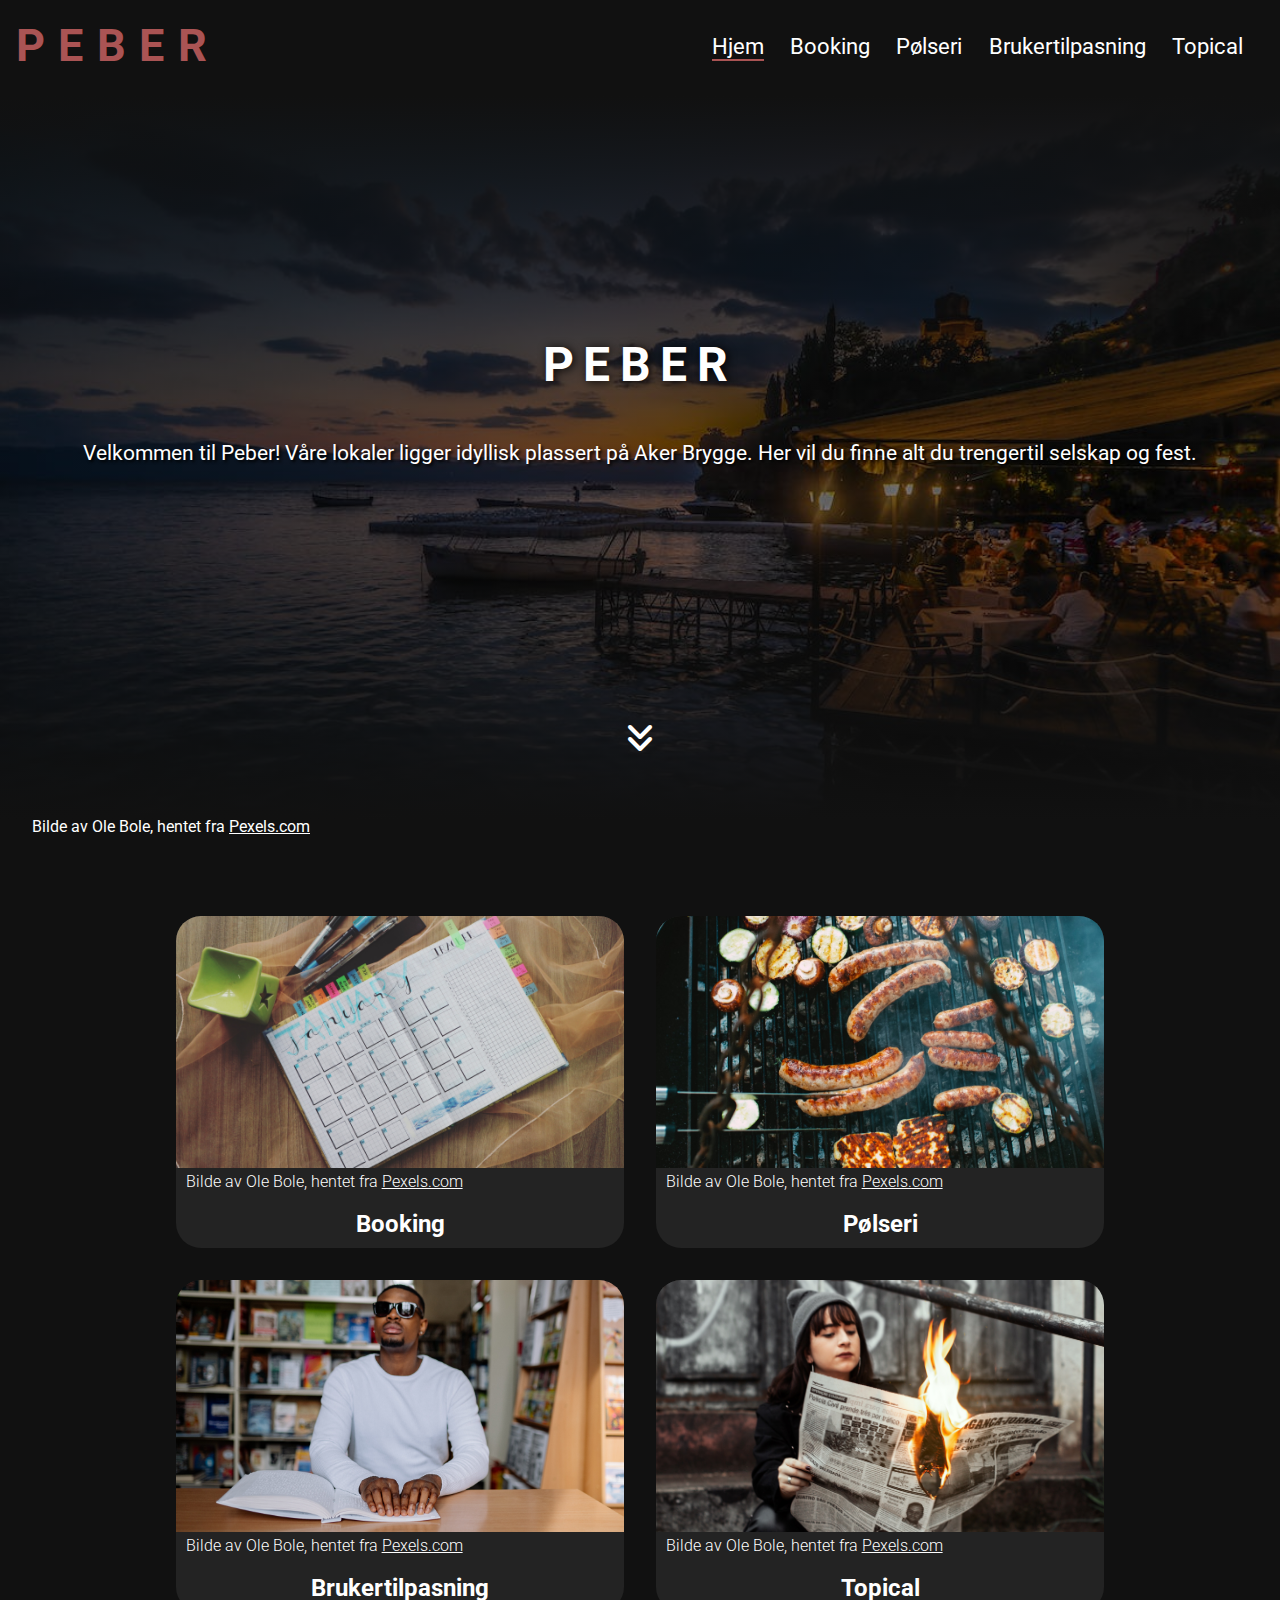
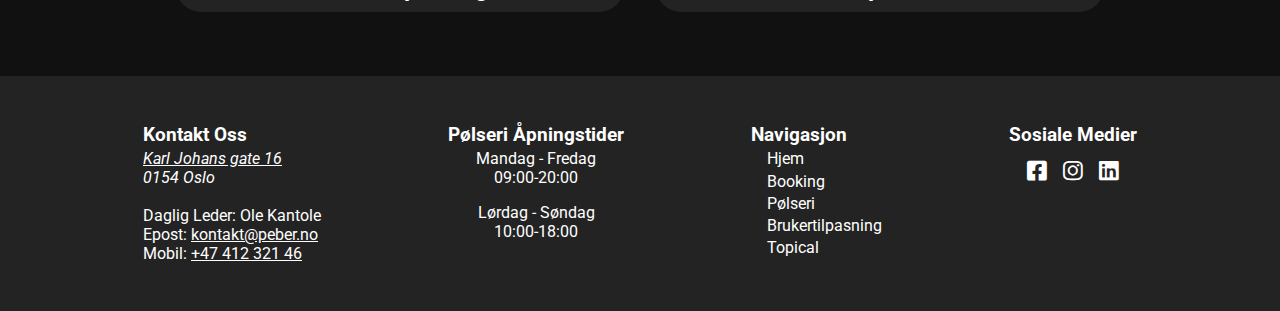
==== index.html @ 445ee708 "booking siden" ====
<!DOCTYPE html>
<html lang="no">
  <head>
    <meta charset="UTF-8" />
    <meta http-equiv="X-UA-Compatible" content="IE=edge" />
    <meta name="viewport" content="width=device-width, initial-scale=1.0" />
    <title>Peber - Lokaler til alle slags arrangementer</title>
    <link rel="icon" href="./Assets/Images/Favicon/favicon2.ico" />
    <link rel="stylesheet" href="./CSS/styles.css" />
    <link
      rel="stylesheet"
      href="./Assets/Icons/fontawesome-free-6.2.0-web/css/fontawesome.css"
    />
    <link
      rel="stylesheet"
      href="./Assets/Icons/fontawesome-free-6.2.0-web/css/brands.css"
    />
    <link
      rel="stylesheet"
      href="./Assets/Icons/fontawesome-free-6.2.0-web/css/solid.css"
    />
    <script src="./JavaScripts/mobileHeaderButton.js"></script>
  </head>
  <body>
    <div class="page-container"></div>
    <header>
      <div class="desktopHeader">
        <h1><a href="./index.html">Peber</a></h1>
        <nav class="topNav">
          <a
            href="javascript:void(0);"
            class="icon"
            onclick="mobileMenuButton()"
            ><i class="fa-solid fa-bars"></i
          ></a>
          <a href="./index.html" class="activePage">Hjem</a>
          <a href="./Pages/booking.html">Booking</a>
          <a href="./Pages/polseri.html">Pølseri</a>
          <a href="./Pages/Accessibility.html">Brukertilpasning</a>
          <a href="./Pages/Topical.html">Topical</a>
        </nav>
      </div>
      <nav class="mobileNav" id="theMobileNav">
        <a href="./index.html" class="activePage">Hjem</a>
        <a href="./Pages/booking.html">Booking</a>
        <a href="./Pages/polseri.html">Pølseri</a>
        <a href="./Pages/Accessibility.html">Brukertilpasning</a>
        <a href="./Pages/Topical.html">Topical</a>
      </nav>
    </header>
    
      <div class="mainImg homepageImg">
        <div class="pageInformation">
          <h1>Peber</h1>
          <p>
            Velkommen til Peber! Våre lokaler ligger idyllisk plassert på Aker Brygge. Her vil du finne alt du trengertil selskap og fest.
          </p>
        </div>
        <div class="arrowDown">
          <a href="#main"><i class="fa-solid fa-angles-down"></i></a>
        </div>
        <p class="imageCredits">
          Bilde av Ole Bole, hentet fra
          <a href="https://pexels.com" target="_blank">Pexels.com</a>
        </p>
      </div>
      <div class="homepageButtons">
        <div class="homepageButton homepageButton1" id="main">
          <div>
            <a href="./Pages/booking.html">
              <picture
                ><source
                  media="(min-width:671px)"
                  srcset="
                    ./Assets/Images/Placeholders/BookingPlaceholder/pexels-bich-tran-760710.jpg
                  " />
                <img
                  src="./Assets/Images/Placeholders/BookingPlaceholder/pexels-bich-tran-760710-small.jpg"
                  alt="Bilde av en kalenderbok med notater" /></picture
            ></a>
            <p class="imageCredits">
              Bilde av Ole Bole, hentet fra
              <a href="https://pexels.com" target="_blank">Pexels.com</a>
            </p>
          </div>
          <h2><a href="./Pages/booking.html">Booking</a></h2>
        </div>
        <div class="homepageButton homepageButton2">
          <div>
            <a href="./Pages/polseri.html">
              <picture
                ><source
                  media="(min-width:671px)"
                  srcset="
                    ./Assets/Images/Placeholders/PolseriPlaceholder/pexels-markus-spiske-4682723.jpg
                  " />
                <img
                  src="./Assets/Images/Placeholders/PolseriPlaceholder/pexels-markus-spiske-4682723-small.jpg"
                  alt="Bilde av pølser på grill"
              /></picture>
            </a>
            <p class="imageCredits">
              Bilde av Ole Bole, hentet fra
              <a href="https://pexels.com" target="_blank">Pexels.com</a>
            </p>
          </div>
          <h2><a href="./Pages/polseri.html">Pølseri</a></h2>
        </div>
        <div class="homepageButton homepageButton3">
          <div>
            <a href="./Pages/Accessibility.html">
              <picture
                ><source
                  media="(min-width:671px)"
                  srcset="
                    ./Assets/Images/Placeholders/UsertestingPlaceholder/pexels-yan-krukov-7695431.jpg
                  " />
                <img
                  src="./Assets/Images/Placeholders/UsertestingPlaceholder/pexels-yan-krukov-7695431-small.jpg"
                  alt="Person som leser Braille"
              /></picture>
            </a>
            <p class="imageCredits">
              Bilde av Ole Bole, hentet fra
              <a href="https://pexels.com" target="_blank">Pexels.com</a>
            </p>
          </div>
          <h2><a href="./Pages/Accessibility.html">Brukertilpasning</a></h2>
        </div>
        <div class="homepageButton homepageButton4">
          <div>
            <a href="./Pages/Topical.html">
              <picture
                ><source
                  media="(min-width:671px)"
                  srcset="
                    ./Assets/Images/Placeholders/TopicPlaceholder/pexels-produtora-midtrack-3422053.jpg
                  " />
                <img
                  src="./Assets/Images/Placeholders/TopicPlaceholder/pexels-produtora-midtrack-3422053-small.jpg"
                  alt="En avis som brenner"
              /></picture>
            </a>
            <p class="imageCredits">
              Bilde av Ole Bole, hentet fra
              <a href="https://pexels.com" target="_blank">Pexels.com</a>
            </p>
          </div>
          <h2><a href="./Pages/Topical.html">Topical</a></h2>
        </div>
      </div>
      <footer>
        <div class="contactInfo">
          <h3>Kontakt Oss</h3>
          <address>
            <p>
              <a href="https://goo.gl/maps/wbGdZc6X6FAp3fUh6" target="_blank"
                >Karl Johans gate 16</a
              ><br />0154 Oslo
            </p>
          </address>
          <br />
          <p>Daglig Leder: Ole Kantole</p>
          <p>Epost: <a href="mailto:kontakt@peber.no">kontakt@peber.no</a></p>
          <p>Mobil: <a href="tel:+4741232146">+47 412 321 46</a></p>
        </div>
        <div class="openingHours">
          <h3>Pølseri Åpningstider</h3>
          <div>
            <div>
              <p>Mandag - Fredag</p>
              <p>09:00-20:00</p>
            </div>
            <div>
              <p>Lørdag - Søndag</p>
              <p>10:00-18:00</p>
            </div>
          </div>
        </div>
        <div class="footerNav">
          <h3>Navigasjon</h3>
          <nav>
            <a href="./index.html">Hjem</a>
            <a href="./Pages/booking.html">Booking</a>
            <a href="./Pages/polseri.html">Pølseri</a>
            <a href="./Pages/Accessibility.html">Brukertilpasning</a>
            <a href="./Pages/Topical.html">Topical</a>
          </nav>
        </div>
        <div class="socials">
          <h3>Sosiale Medier</h3>
          <div class="socialLinks">
            <a href="https://facebook.com/" target="_blank" id="facebook"
              ><i class="fa-brands fa-square-facebook"></i
            ></a>
            <a href="https://instagram.com/" target="_blank" id="instagram"
              ><i class="fa-brands fa-instagram"></i
            ></a>
            <a href="https://linkedin.com/" target="_blank" id="linkedin"
              ><i class="fa-brands fa-linkedin"></i
            ></a>
          </div>
        </div>
      </footer>
    </div>
  </body>
</html>
---- CSS/styles.css ----
@import url("https://fonts.googleapis.com/css2?family=Roboto:ital,wght@0,100;0,300;0,400;0,500;0,700;0,900;1,100;1,300;1,400;1,500;1,700;1,900&display=swap");

/* #region MASTER STYLES  */
:root {
  /* Variables containing our website colors. 
  Avoid putting colors directly in the code, put them here */
  --backgroundColor: #111;
  --generalTextColor: white;
  --mainColor: #aa5454;
  --secondaryColor: #edcbb1;
  --buttonColor: #232323;
  --highlightColor: #505050;

  --headerHight: 6em;

  --mainImgGradiant: linear-gradient(
    var(--backgroundColor),
    #00000080 45%,
    #00000080 55%,
    var(--backgroundColor) 90%
  );
}

* {
  margin: 0;
  box-sizing: border-box;
  scroll-behavior: smooth;
  scroll-margin-top: var(--headerHight);
}

body {
  background: var(--backgroundColor);
  color: var(--generalTextColor);
  font-family: "Roboto", sans-serif;
}

.page-container {
  margin-top: var(--headerHight);
}

/* #endregion Master Styles */

/* #region HEADER LAYOUT */
header {
  position: fixed;
  width: 100%;
  top: 0;
  left: 0;
}

.desktopHeader {
  display: flex;
  justify-content: space-between;
  align-items: center;
}

.icon,
.mobileNav {
  display: none;
}

@media screen and (max-width: 850px) {
  /* For mobile */
  .topNav a {
    display: none;
  }

  .showMenu,
  .showMenu a,
  .topNav .icon {
    display: block;
  }
}
/* #endregion Header Layout */

/* #region HEADER STYLE */
header {
  padding: 1.2em 2vw 1.2em 1em;
  background-color: var(--backgroundColor);
}

.desktopHeader h1 a {
  text-decoration: none;
  color: var(--mainColor);
  font-size: 1.4em;
  text-transform: uppercase;
  letter-spacing: 0.3em;
}

.topNav a,
.showMenu a {
  text-decoration: none;
  color: var(--generalTextColor);
  font-size: 1.4em;
  margin: 0 0.5em;
  border-bottom: solid 2px #00000000;
  transition: color 0.3s;
}

.topNav a:hover {
  color: var(--mainColor);
}

.showMenu a:hover {
  border-bottom: solid 2px var(--mainColor);
  color: var(--mainColor);
}

.topNav a.activePage {
  border-bottom: solid var(--mainColor) 2px;
}

.showMenu a.activePage {
  color: var(--mainColor);
  text-decoration: underline;
}

.mobileNav {
  line-height: 200%;
  padding: 30px 0 0 0;
}
/* #endregion Header Style */

/* #region TITLE & IMAGE LAYOUT */
.mainImg {
  margin-top: 2em;
  width: 100%;
  min-height: calc(100vh - var(--headerHight));
  height: fit-content;
  background-size: cover;
  background-position: right;
  background-repeat: no-repeat;
  display: flex;
  flex-direction: column;
  justify-content: space-between;
}

.pageInformation {
  margin: auto;
  text-align: center;
}

.arrowDown {
  text-align: center;
}

.mainImg > .imageCredits {
  margin: 0 2em 4em 2em;
}

/* #endregion title & image layout */

/* #region TITLE & IMAGE STYLING */
.pageInformation h1 {
  max-width: 100vw;
  hyphens: auto;
  text-transform: uppercase;
  letter-spacing: 0.2em;
  margin: 1em 0;
  font-size: 3em;
  text-shadow: 2px 1px 10px #000000ee;
}

.pageInformation h2 {
  font-size: 1.6em;
  margin: 0.4em;
  text-shadow: 2px 2px 3px #000000;
}

.pageInformation p {
  max-width: 60em;
  margin: 0 1em;
  font-size: 1.3em;
  text-shadow: 2px 2px 3px #000000;
}

.arrowDown {
  margin: 3em;
}

.arrowDown i {
  color: var(--generalTextColor);
  padding: 0.5em;
  border-radius: 90px;
  font-size: 2em;
}

.arrowDown i:hover {
  color: var(--mainColor);
}

.imageCredits a {
  color: var(--generalTextColor);
}
/* #endregion title & image styling */

/* #region FOOTER LAYOUT */
footer {
  display: flex;
  justify-content: space-evenly;
  align-items: top;
  gap: 5em 2em;
}

@media screen and (max-width: 870px) {
  footer {
    flex-direction: column;
    align-items: center;
  }
}

.footerNav nav {
  display: flex;
  flex-direction: column;
}

.openingHours > div {
  display: flex;
  flex-direction: column;
  gap: 1em;
  text-align: center;
}

.socialLinks {
  display: flex;
  flex-direction: row;
  justify-content: center;
  gap: 1em;
}
/* #endregion Footer Layout */

/* #region FOOTER STYLE */
footer {
  margin: 3em 0 0 0;
  padding: 3em 3em;
  background: var(--buttonColor);
}

footer h3 {
  margin: 0 0 0.2em 0;
}

.contactInfo a {
  color: var(--generalTextColor);
}

.contactInfo a:hover {
  color: var(--mainColor);
}

.footerNav a {
  color: var(--generalTextColor);
  text-decoration: none;
}

.footerNav a:hover {
  color: var(--mainColor);
  text-decoration: underline;
}

.footerNav nav a {
  margin: 0 0 0.2em 1em;
}

.socialLinks a {
  color: var(--generalTextColor);
  font-size: 1.4em;
  margin: 0.4em 0;
}

#facebook:hover {
  color: #4267b2;
}

#instagram:hover {
  color: #f77737;
}

#linkedin:hover {
  color: #0077b5;
}
/* #endregion footer style */

/* #region HOMEPAGE*/
.homepageImg {
  background-image: var(--mainImgGradiant),
    url(../Assets/Images/Placeholders/placeholderImage1.jpeg);
}

.homepageButtons {
  display: grid;
  grid-template-columns: 1fr 1fr;
  max-width: 60em;
  margin: auto;
}

.homepageButton {
  max-width: 30em;
  margin: 1em;
  display: flex;
  flex-direction: column;
  align-items: center;
  background: var(--buttonColor);
  border-radius: 25px;
}

@media screen and (max-width: 670px) {
  .homepageButtons {
    grid-template-columns: 1fr;
  }

  .homepageButton {
    margin: 1em auto;
  }
}

@media screen and (min-width: 1921px) {
  .homepageButtons {
    grid-template-columns: 1fr 1fr 1fr 1fr;
    max-width: 120em;
  }
}

.homepageButton img {
  width: 100%;
  border-radius: 25px 25px 0 0;
}

.homepageButton h2 {
  font-size: 1.5em;
  padding: 0.8em 0 0.4em 0;
}

.homepageButton h2 a {
  color: var(--generalTextColor);
  text-decoration: none;
}

.homepageButton .imageCredits {
  font-weight: 300;
  margin: 0 0.6em 0 0.6em;
}

.homepageButton:hover {
  background: var(--highlightColor);
}

/* #endregion homepage*/

/* #region BOOKING */

  /* Hovedbilde for siden */
.bookingImg {
  background-image: var(--mainImgGradiant),
    url(../Assets/Images/Placeholders/BookingPlaceholder/pexels-bich-tran-760710.jpg);
}

.bookingBox{
  display: flex;
  justify-content: center;
  align-items: center;
  margin: 2em 0;
}

.bookingBox > div:first-of-type {
  align-self: flex-start;
}

.bookingBox > div {
  width: 30em;
  margin: 1em 2em;
}

.bookingBox > div:last-of-type {
  margin-bottom: 5em;
}

.bookingBox > div > div {
  margin: 2em 0;
}

.bookingBox img {
  width: 100%;
  border-radius: 25px;
}

.bookingBox a {
  color: var(--generalTextColor);
}

.bookingBox a:hover {
  color: var(--mainColor);
}

.bookingForm {
  display: grid;
  grid-template-columns: 1fr 1fr;
  gap: 1em;
}

.bookingForm input, 
.bookingForm textarea {
  width: 100%;
  font-size: 1em;
  border-radius: 0 25px 25px 25px;
  padding: 0.3em 0.8em;
}

#bookingDescription {
  grid-column-start: 1;
  grid-column-end: 3;
}

#description {
  height: 5em;
}

#submit {
  border-radius: 25px;
}

@media screen and (max-width: 870px) {
  .bookingBox {
    flex-direction: column;
  }

  .bookingBox > div {
    width: auto !important;
  }
}

@media screen and (max-width: 520px) {
  .bookingForm {
      grid-template-columns: 1fr !important;
    }
  
    #bookingDescription {
      grid-column-start: auto !important;
      grid-column-end: auto !important;
    }
}

/* #endregion booking */

/* #region PØLSERI */
.polseriMenu {
  display: flex;
  flex-direction: row;
  justify-content: center;
  flex-wrap: wrap;
}

/* Hovedbilde for siden */
.polseriImg {
  background-image: var(--mainImgGradiant),
    url(../Assets/Images/Placeholders/PolseriPlaceholder/pexels-markus-spiske-4682723.jpg);
}

.polseriOpeningHours {
  max-width: 24em;
  margin: 2em auto 0 auto;
}

.polseriOpeningHours > div {
  display: flex;
  flex-direction: column;
  justify-content: center;
  gap: 0.5em;
}

.polseriOpeningHours > div > div {
  display: flex;
  justify-content: space-between;
  align-items: center;
}

/* Boksene med de forskjellige menyene */
.menuOverview {
  justify-self: center;
  background: var(--buttonColor);
  padding: 2em 5em;
  border-radius: 25px;
  width: 40em;
  margin: 1em;
}

.menuOverview h2 {
  text-align: center;
}

/* Hver rett på menyene */
.menuItem {
  display: flex;
  flex-direction: row;
  justify-content: space-between;
  gap: 1em;
  align-items: center;
  margin: 1em;
  padding: 1em 2em;
}

.menuItem h4 {
  white-space: nowrap;
}

.menuItem p {
  margin-bottom: 1em;
}

@media screen and (max-width: 650px) {
  /* Lager mer plass til tekst på mindre skjermer, men beholder samme layout */
  .menuOverview {
    padding: 2em 1em;
    margin: 1em 1em;
  }
}

@media screen and (max-width: 450px) {
  /* Skifter meny-layouten til å passe på mindre skermer */
  .menuItem {
    flex-direction: column;
    align-items: flex-start;
    border-top: 1px solid var(--generalTextColor);
  }

  .menuItem:last-of-type {
    border-bottom: 1px solid var(--generalTextColor);
  }
}
/* #endregion pølseri */

/* #region TOPICAL */
.topicalInnhold {
  background: white;
  color: black;
  padding: 20px;
  padding-top: 100px;
}
#topical1 {
  float: right;
  shape-outside: margin-box;
  padding: 10px;
  width: 500px;
  height: 250px;
}

#topical2 {
  float: right;
  border-radius: 50%;
  shape-outside: circle();
  width: 250px;
  height: 250px;
  padding: 20px;
}

/* #endregion pølseri */
---- Assets/Icons/fontawesome-free-6.2.0-web/css/brands.css ----
/*!
 * Font Awesome Free 6.2.0 by @fontawesome - https://fontawesome.com
 * License - https://fontawesome.com/license/free (Icons: CC BY 4.0, Fonts: SIL OFL 1.1, Code: MIT License)
 * Copyright 2022 Fonticons, Inc.
 */
:root, :host {
  --fa-style-family-brands: 'Font Awesome 6 Brands';
  --fa-font-brands: normal 400 1em/1 'Font Awesome 6 Brands'; }

@font-face {
  font-family: 'Font Awesome 6 Brands';
  font-style: normal;
  font-weight: 400;
  font-display: block;
  src: url("../webfonts/fa-brands-400.woff2") format("woff2"), url("../webfonts/fa-brands-400.ttf") format("truetype"); }

.fab,
.fa-brands {
  font-weight: 400; }

.fa-monero:before {
  content: "\f3d0"; }

.fa-hooli:before {
  content: "\f427"; }

.fa-yelp:before {
  content: "\f1e9"; }

.fa-cc-visa:before {
  content: "\f1f0"; }

.fa-lastfm:before {
  content: "\f202"; }

.fa-shopware:before {
  content: "\f5b5"; }

.fa-creative-commons-nc:before {
  content: "\f4e8"; }

.fa-aws:before {
  content: "\f375"; }

.fa-redhat:before {
  content: "\f7bc"; }

.fa-yoast:before {
  content: "\f2b1"; }

.fa-cloudflare:before {
  content: "\e07d"; }

.fa-ups:before {
  content: "\f7e0"; }

.fa-wpexplorer:before {
  content: "\f2de"; }

.fa-dyalog:before {
  content: "\f399"; }

.fa-bity:before {
  content: "\f37a"; }

.fa-stackpath:before {
  content: "\f842"; }

.fa-buysellads:before {
  content: "\f20d"; }

.fa-first-order:before {
  content: "\f2b0"; }

.fa-modx:before {
  content: "\f285"; }

.fa-guilded:before {
  content: "\e07e"; }

.fa-vnv:before {
  content: "\f40b"; }

.fa-square-js:before {
  content: "\f3b9"; }

.fa-js-square:before {
  content: "\f3b9"; }

.fa-microsoft:before {
  content: "\f3ca"; }

.fa-qq:before {
  content: "\f1d6"; }

.fa-orcid:before {
  content: "\f8d2"; }

.fa-java:before {
  content: "\f4e4"; }

.fa-invision:before {
  content: "\f7b0"; }

.fa-creative-commons-pd-alt:before {
  content: "\f4ed"; }

.fa-centercode:before {
  content: "\f380"; }

.fa-glide-g:before {
  content: "\f2a6"; }

.fa-drupal:before {
  content: "\f1a9"; }

.fa-hire-a-helper:before {
  content: "\f3b0"; }

.fa-creative-commons-by:before {
  content: "\f4e7"; }

.fa-unity:before {
  content: "\e049"; }

.fa-whmcs:before {
  content: "\f40d"; }

.fa-rocketchat:before {
  content: "\f3e8"; }

.fa-vk:before {
  content: "\f189"; }

.fa-untappd:before {
  content: "\f405"; }

.fa-mailchimp:before {
  content: "\f59e"; }

.fa-css3-alt:before {
  content: "\f38b"; }

.fa-square-reddit:before {
  content: "\f1a2"; }

.fa-reddit-square:before {
  content: "\f1a2"; }

.fa-vimeo-v:before {
  content: "\f27d"; }

.fa-contao:before {
  content: "\f26d"; }

.fa-square-font-awesome:before {
  content: "\e5ad"; }

.fa-deskpro:before {
  content: "\f38f"; }

.fa-sistrix:before {
  content: "\f3ee"; }

.fa-square-instagram:before {
  content: "\e055"; }

.fa-instagram-square:before {
  content: "\e055"; }

.fa-battle-net:before {
  content: "\f835"; }

.fa-the-red-yeti:before {
  content: "\f69d"; }

.fa-square-hacker-news:before {
  content: "\f3af"; }

.fa-hacker-news-square:before {
  content: "\f3af"; }

.fa-edge:before {
  content: "\f282"; }

.fa-napster:before {
  content: "\f3d2"; }

.fa-square-snapchat:before {
  content: "\f2ad"; }

.fa-snapchat-square:before {
  content: "\f2ad"; }

.fa-google-plus-g:before {
  content: "\f0d5"; }

.fa-artstation:before {
  content: "\f77a"; }

.fa-markdown:before {
  content: "\f60f"; }

.fa-sourcetree:before {
  content: "\f7d3"; }

.fa-google-plus:before {
  content: "\f2b3"; }

.fa-diaspora:before {
  content: "\f791"; }

.fa-foursquare:before {
  content: "\f180"; }

.fa-stack-overflow:before {
  content: "\f16c"; }

.fa-github-alt:before {
  content: "\f113"; }

.fa-phoenix-squadron:before {
  content: "\f511"; }

.fa-pagelines:before {
  content: "\f18c"; }

.fa-algolia:before {
  content: "\f36c"; }

.fa-red-river:before {
  content: "\f3e3"; }

.fa-creative-commons-sa:before {
  content: "\f4ef"; }

.fa-safari:before {
  content: "\f267"; }

.fa-google:before {
  content: "\f1a0"; }

.fa-square-font-awesome-stroke:before {
  content: "\f35c"; }

.fa-font-awesome-alt:before {
  content: "\f35c"; }

.fa-atlassian:before {
  content: "\f77b"; }

.fa-linkedin-in:before {
  content: "\f0e1"; }

.fa-digital-ocean:before {
  content: "\f391"; }

.fa-nimblr:before {
  content: "\f5a8"; }

.fa-chromecast:before {
  content: "\f838"; }

.fa-evernote:before {
  content: "\f839"; }

.fa-hacker-news:before {
  content: "\f1d4"; }

.fa-creative-commons-sampling:before {
  content: "\f4f0"; }

.fa-adversal:before {
  content: "\f36a"; }

.fa-creative-commons:before {
  content: "\f25e"; }

.fa-watchman-monitoring:before {
  content: "\e087"; }

.fa-fonticons:before {
  content: "\f280"; }

.fa-weixin:before {
  content: "\f1d7"; }

.fa-shirtsinbulk:before {
  content: "\f214"; }

.fa-codepen:before {
  content: "\f1cb"; }

.fa-git-alt:before {
  content: "\f841"; }

.fa-lyft:before {
  content: "\f3c3"; }

.fa-rev:before {
  content: "\f5b2"; }

.fa-windows:before {
  content: "\f17a"; }

.fa-wizards-of-the-coast:before {
  content: "\f730"; }

.fa-square-viadeo:before {
  content: "\f2aa"; }

.fa-viadeo-square:before {
  content: "\f2aa"; }

.fa-meetup:before {
  content: "\f2e0"; }

.fa-centos:before {
  content: "\f789"; }

.fa-adn:before {
  content: "\f170"; }

.fa-cloudsmith:before {
  content: "\f384"; }

.fa-pied-piper-alt:before {
  content: "\f1a8"; }

.fa-square-dribbble:before {
  content: "\f397"; }

.fa-dribbble-square:before {
  content: "\f397"; }

.fa-codiepie:before {
  content: "\f284"; }

.fa-node:before {
  content: "\f419"; }

.fa-mix:before {
  content: "\f3cb"; }

.fa-steam:before {
  content: "\f1b6"; }

.fa-cc-apple-pay:before {
  content: "\f416"; }

.fa-scribd:before {
  content: "\f28a"; }

.fa-openid:before {
  content: "\f19b"; }

.fa-instalod:before {
  content: "\e081"; }

.fa-expeditedssl:before {
  content: "\f23e"; }

.fa-sellcast:before {
  content: "\f2da"; }

.fa-square-twitter:before {
  content: "\f081"; }

.fa-twitter-square:before {
  content: "\f081"; }

.fa-r-project:before {
  content: "\f4f7"; }

.fa-delicious:before {
  content: "\f1a5"; }

.fa-freebsd:before {
  content: "\f3a4"; }

.fa-vuejs:before {
  content: "\f41f"; }

.fa-accusoft:before {
  content: "\f369"; }

.fa-ioxhost:before {
  content: "\f208"; }

.fa-fonticons-fi:before {
  content: "\f3a2"; }

.fa-app-store:before {
  content: "\f36f"; }

.fa-cc-mastercard:before {
  content: "\f1f1"; }

.fa-itunes-note:before {
  content: "\f3b5"; }

.fa-golang:before {
  content: "\e40f"; }

.fa-kickstarter:before {
  content: "\f3bb"; }

.fa-grav:before {
  content: "\f2d6"; }

.fa-weibo:before {
  content: "\f18a"; }

.fa-uncharted:before {
  content: "\e084"; }

.fa-firstdraft:before {
  content: "\f3a1"; }

.fa-square-youtube:before {
  content: "\f431"; }

.fa-youtube-square:before {
  content: "\f431"; }

.fa-wikipedia-w:before {
  content: "\f266"; }

.fa-wpressr:before {
  content: "\f3e4"; }

.fa-rendact:before {
  content: "\f3e4"; }

.fa-angellist:before {
  content: "\f209"; }

.fa-galactic-republic:before {
  content: "\f50c"; }

.fa-nfc-directional:before {
  content: "\e530"; }

.fa-skype:before {
  content: "\f17e"; }

.fa-joget:before {
  content: "\f3b7"; }

.fa-fedora:before {
  content: "\f798"; }

.fa-stripe-s:before {
  content: "\f42a"; }

.fa-meta:before {
  content: "\e49b"; }

.fa-laravel:before {
  content: "\f3bd"; }

.fa-hotjar:before {
  content: "\f3b1"; }

.fa-bluetooth-b:before {
  content: "\f294"; }

.fa-sticker-mule:before {
  content: "\f3f7"; }

.fa-creative-commons-zero:before {
  content: "\f4f3"; }

.fa-hips:before {
  content: "\f452"; }

.fa-behance:before {
  content: "\f1b4"; }

.fa-reddit:before {
  content: "\f1a1"; }

.fa-discord:before {
  content: "\f392"; }

.fa-chrome:before {
  content: "\f268"; }

.fa-app-store-ios:before {
  content: "\f370"; }

.fa-cc-discover:before {
  content: "\f1f2"; }

.fa-wpbeginner:before {
  content: "\f297"; }

.fa-confluence:before {
  content: "\f78d"; }

.fa-mdb:before {
  content: "\f8ca"; }

.fa-dochub:before {
  content: "\f394"; }

.fa-accessible-icon:before {
  content: "\f368"; }

.fa-ebay:before {
  content: "\f4f4"; }

.fa-amazon:before {
  content: "\f270"; }

.fa-unsplash:before {
  content: "\e07c"; }

.fa-yarn:before {
  content: "\f7e3"; }

.fa-square-steam:before {
  content: "\f1b7"; }

.fa-steam-square:before {
  content: "\f1b7"; }

.fa-500px:before {
  content: "\f26e"; }

.fa-square-vimeo:before {
  content: "\f194"; }

.fa-vimeo-square:before {
  content: "\f194"; }

.fa-asymmetrik:before {
  content: "\f372"; }

.fa-font-awesome:before {
  content: "\f2b4"; }

.fa-font-awesome-flag:before {
  content: "\f2b4"; }

.fa-font-awesome-logo-full:before {
  content: "\f2b4"; }

.fa-gratipay:before {
  content: "\f184"; }

.fa-apple:before {
  content: "\f179"; }

.fa-hive:before {
  content: "\e07f"; }

.fa-gitkraken:before {
  content: "\f3a6"; }

.fa-keybase:before {
  content: "\f4f5"; }

.fa-apple-pay:before {
  content: "\f415"; }

.fa-padlet:before {
  content: "\e4a0"; }

.fa-amazon-pay:before {
  content: "\f42c"; }

.fa-square-github:before {
  content: "\f092"; }

.fa-github-square:before {
  content: "\f092"; }

.fa-stumbleupon:before {
  content: "\f1a4"; }

.fa-fedex:before {
  content: "\f797"; }

.fa-phoenix-framework:before {
  content: "\f3dc"; }

.fa-shopify:before {
  content: "\e057"; }

.fa-neos:before {
  content: "\f612"; }

.fa-hackerrank:before {
  content: "\f5f7"; }

.fa-researchgate:before {
  content: "\f4f8"; }

.fa-swift:before {
  content: "\f8e1"; }

.fa-angular:before {
  content: "\f420"; }

.fa-speakap:before {
  content: "\f3f3"; }

.fa-angrycreative:before {
  content: "\f36e"; }

.fa-y-combinator:before {
  content: "\f23b"; }

.fa-empire:before {
  content: "\f1d1"; }

.fa-envira:before {
  content: "\f299"; }

.fa-square-gitlab:before {
  content: "\e5ae"; }

.fa-gitlab-square:before {
  content: "\e5ae"; }

.fa-studiovinari:before {
  content: "\f3f8"; }

.fa-pied-piper:before {
  content: "\f2ae"; }

.fa-wordpress:before {
  content: "\f19a"; }

.fa-product-hunt:before {
  content: "\f288"; }

.fa-firefox:before {
  content: "\f269"; }

.fa-linode:before {
  content: "\f2b8"; }

.fa-goodreads:before {
  content: "\f3a8"; }

.fa-square-odnoklassniki:before {
  content: "\f264"; }

.fa-odnoklassniki-square:before {
  content: "\f264"; }

.fa-jsfiddle:before {
  content: "\f1cc"; }

.fa-sith:before {
  content: "\f512"; }

.fa-themeisle:before {
  content: "\f2b2"; }

.fa-page4:before {
  content: "\f3d7"; }

.fa-hashnode:before {
  content: "\e499"; }

.fa-react:before {
  content: "\f41b"; }

.fa-cc-paypal:before {
  content: "\f1f4"; }

.fa-squarespace:before {
  content: "\f5be"; }

.fa-cc-stripe:before {
  content: "\f1f5"; }

.fa-creative-commons-share:before {
  content: "\f4f2"; }

.fa-bitcoin:before {
  content: "\f379"; }

.fa-keycdn:before {
  content: "\f3ba"; }

.fa-opera:before {
  content: "\f26a"; }

.fa-itch-io:before {
  content: "\f83a"; }

.fa-umbraco:before {
  content: "\f8e8"; }

.fa-galactic-senate:before {
  content: "\f50d"; }

.fa-ubuntu:before {
  content: "\f7df"; }

.fa-draft2digital:before {
  content: "\f396"; }

.fa-stripe:before {
  content: "\f429"; }

.fa-houzz:before {
  content: "\f27c"; }

.fa-gg:before {
  content: "\f260"; }

.fa-dhl:before {
  content: "\f790"; }

.fa-square-pinterest:before {
  content: "\f0d3"; }

.fa-pinterest-square:before {
  content: "\f0d3"; }

.fa-xing:before {
  content: "\f168"; }

.fa-blackberry:before {
  content: "\f37b"; }

.fa-creative-commons-pd:before {
  content: "\f4ec"; }

.fa-playstation:before {
  content: "\f3df"; }

.fa-quinscape:before {
  content: "\f459"; }

.fa-less:before {
  content: "\f41d"; }

.fa-blogger-b:before {
  content: "\f37d"; }

.fa-opencart:before {
  content: "\f23d"; }

.fa-vine:before {
  content: "\f1ca"; }

.fa-paypal:before {
  content: "\f1ed"; }

.fa-gitlab:before {
  content: "\f296"; }

.fa-typo3:before {
  content: "\f42b"; }

.fa-reddit-alien:before {
  content: "\f281"; }

.fa-yahoo:before {
  content: "\f19e"; }

.fa-dailymotion:before {
  content: "\e052"; }

.fa-affiliatetheme:before {
  content: "\f36b"; }

.fa-pied-piper-pp:before {
  content: "\f1a7"; }

.fa-bootstrap:before {
  content: "\f836"; }

.fa-odnoklassniki:before {
  content: "\f263"; }

.fa-nfc-symbol:before {
  content: "\e531"; }

.fa-ethereum:before {
  content: "\f42e"; }

.fa-speaker-deck:before {
  content: "\f83c"; }

.fa-creative-commons-nc-eu:before {
  content: "\f4e9"; }

.fa-patreon:before {
  content: "\f3d9"; }

.fa-avianex:before {
  content: "\f374"; }

.fa-ello:before {
  content: "\f5f1"; }

.fa-gofore:before {
  content: "\f3a7"; }

.fa-bimobject:before {
  content: "\f378"; }

.fa-facebook-f:before {
  content: "\f39e"; }

.fa-square-google-plus:before {
  content: "\f0d4"; }

.fa-google-plus-square:before {
  content: "\f0d4"; }

.fa-mandalorian:before {
  content: "\f50f"; }

.fa-first-order-alt:before {
  content: "\f50a"; }

.fa-osi:before {
  content: "\f41a"; }

.fa-google-wallet:before {
  content: "\f1ee"; }

.fa-d-and-d-beyond:before {
  content: "\f6ca"; }

.fa-periscope:before {
  content: "\f3da"; }

.fa-fulcrum:before {
  content: "\f50b"; }

.fa-cloudscale:before {
  content: "\f383"; }

.fa-forumbee:before {
  content: "\f211"; }

.fa-mizuni:before {
  content: "\f3cc"; }

.fa-schlix:before {
  content: "\f3ea"; }

.fa-square-xing:before {
  content: "\f169"; }

.fa-xing-square:before {
  content: "\f169"; }

.fa-bandcamp:before {
  content: "\f2d5"; }

.fa-wpforms:before {
  content: "\f298"; }

.fa-cloudversify:before {
  content: "\f385"; }

.fa-usps:before {
  content: "\f7e1"; }

.fa-megaport:before {
  content: "\f5a3"; }

.fa-magento:before {
  content: "\f3c4"; }

.fa-spotify:before {
  content: "\f1bc"; }

.fa-optin-monster:before {
  content: "\f23c"; }

.fa-fly:before {
  content: "\f417"; }

.fa-aviato:before {
  content: "\f421"; }

.fa-itunes:before {
  content: "\f3b4"; }

.fa-cuttlefish:before {
  content: "\f38c"; }

.fa-blogger:before {
  content: "\f37c"; }

.fa-flickr:before {
  content: "\f16e"; }

.fa-viber:before {
  content: "\f409"; }

.fa-soundcloud:before {
  content: "\f1be"; }

.fa-digg:before {
  content: "\f1a6"; }

.fa-tencent-weibo:before {
  content: "\f1d5"; }

.fa-symfony:before {
  content: "\f83d"; }

.fa-maxcdn:before {
  content: "\f136"; }

.fa-etsy:before {
  content: "\f2d7"; }

.fa-facebook-messenger:before {
  content: "\f39f"; }

.fa-audible:before {
  content: "\f373"; }

.fa-think-peaks:before {
  content: "\f731"; }

.fa-bilibili:before {
  content: "\e3d9"; }

.fa-erlang:before {
  content: "\f39d"; }

.fa-cotton-bureau:before {
  content: "\f89e"; }

.fa-dashcube:before {
  content: "\f210"; }

.fa-42-group:before {
  content: "\e080"; }

.fa-innosoft:before {
  content: "\e080"; }

.fa-stack-exchange:before {
  content: "\f18d"; }

.fa-elementor:before {
  content: "\f430"; }

.fa-square-pied-piper:before {
  content: "\e01e"; }

.fa-pied-piper-square:before {
  content: "\e01e"; }

.fa-creative-commons-nd:before {
  content: "\f4eb"; }

.fa-palfed:before {
  content: "\f3d8"; }

.fa-superpowers:before {
  content: "\f2dd"; }

.fa-resolving:before {
  content: "\f3e7"; }

.fa-xbox:before {
  content: "\f412"; }

.fa-searchengin:before {
  content: "\f3eb"; }

.fa-tiktok:before {
  content: "\e07b"; }

.fa-square-facebook:before {
  content: "\f082"; }

.fa-facebook-square:before {
  content: "\f082"; }

.fa-renren:before {
  content: "\f18b"; }

.fa-linux:before {
  content: "\f17c"; }

.fa-glide:before {
  content: "\f2a5"; }

.fa-linkedin:before {
  content: "\f08c"; }

.fa-hubspot:before {
  content: "\f3b2"; }

.fa-deploydog:before {
  content: "\f38e"; }

.fa-twitch:before {
  content: "\f1e8"; }

.fa-ravelry:before {
  content: "\f2d9"; }

.fa-mixer:before {
  content: "\e056"; }

.fa-square-lastfm:before {
  content: "\f203"; }

.fa-lastfm-square:before {
  content: "\f203"; }

.fa-vimeo:before {
  content: "\f40a"; }

.fa-mendeley:before {
  content: "\f7b3"; }

.fa-uniregistry:before {
  content: "\f404"; }

.fa-figma:before {
  content: "\f799"; }

.fa-creative-commons-remix:before {
  content: "\f4ee"; }

.fa-cc-amazon-pay:before {
  content: "\f42d"; }

.fa-dropbox:before {
  content: "\f16b"; }

.fa-instagram:before {
  content: "\f16d"; }

.fa-cmplid:before {
  content: "\e360"; }

.fa-facebook:before {
  content: "\f09a"; }

.fa-gripfire:before {
  content: "\f3ac"; }

.fa-jedi-order:before {
  content: "\f50e"; }

.fa-uikit:before {
  content: "\f403"; }

.fa-fort-awesome-alt:before {
  content: "\f3a3"; }

.fa-phabricator:before {
  content: "\f3db"; }

.fa-ussunnah:before {
  content: "\f407"; }

.fa-earlybirds:before {
  content: "\f39a"; }

.fa-trade-federation:before {
  content: "\f513"; }

.fa-autoprefixer:before {
  content: "\f41c"; }

.fa-whatsapp:before {
  content: "\f232"; }

.fa-slideshare:before {
  content: "\f1e7"; }

.fa-google-play:before {
  content: "\f3ab"; }

.fa-viadeo:before {
  content: "\f2a9"; }

.fa-line:before {
  content: "\f3c0"; }

.fa-google-drive:before {
  content: "\f3aa"; }

.fa-servicestack:before {
  content: "\f3ec"; }

.fa-simplybuilt:before {
  content: "\f215"; }

.fa-bitbucket:before {
  content: "\f171"; }

.fa-imdb:before {
  content: "\f2d8"; }

.fa-deezer:before {
  content: "\e077"; }

.fa-raspberry-pi:before {
  content: "\f7bb"; }

.fa-jira:before {
  content: "\f7b1"; }

.fa-docker:before {
  content: "\f395"; }

.fa-screenpal:before {
  content: "\e570"; }

.fa-bluetooth:before {
  content: "\f293"; }

.fa-gitter:before {
  content: "\f426"; }

.fa-d-and-d:before {
  content: "\f38d"; }

.fa-microblog:before {
  content: "\e01a"; }

.fa-cc-diners-club:before {
  content: "\f24c"; }

.fa-gg-circle:before {
  content: "\f261"; }

.fa-pied-piper-hat:before {
  content: "\f4e5"; }

.fa-kickstarter-k:before {
  content: "\f3bc"; }

.fa-yandex:before {
  content: "\f413"; }

.fa-readme:before {
  content: "\f4d5"; }

.fa-html5:before {
  content: "\f13b"; }

.fa-sellsy:before {
  content: "\f213"; }

.fa-sass:before {
  content: "\f41e"; }

.fa-wirsindhandwerk:before {
  content: "\e2d0"; }

.fa-wsh:before {
  content: "\e2d0"; }

.fa-buromobelexperte:before {
  content: "\f37f"; }

.fa-salesforce:before {
  content: "\f83b"; }

.fa-octopus-deploy:before {
  content: "\e082"; }

.fa-medapps:before {
  content: "\f3c6"; }

.fa-ns8:before {
  content: "\f3d5"; }

.fa-pinterest-p:before {
  content: "\f231"; }

.fa-apper:before {
  content: "\f371"; }

.fa-fort-awesome:before {
  content: "\f286"; }

.fa-waze:before {
  content: "\f83f"; }

.fa-cc-jcb:before {
  content: "\f24b"; }

.fa-snapchat:before {
  content: "\f2ab"; }

.fa-snapchat-ghost:before {
  content: "\f2ab"; }

.fa-fantasy-flight-games:before {
  content: "\f6dc"; }

.fa-rust:before {
  content: "\e07a"; }

.fa-wix:before {
  content: "\f5cf"; }

.fa-square-behance:before {
  content: "\f1b5"; }

.fa-behance-square:before {
  content: "\f1b5"; }

.fa-supple:before {
  content: "\f3f9"; }

.fa-rebel:before {
  content: "\f1d0"; }

.fa-css3:before {
  content: "\f13c"; }

.fa-staylinked:before {
  content: "\f3f5"; }

.fa-kaggle:before {
  content: "\f5fa"; }

.fa-space-awesome:before {
  content: "\e5ac"; }

.fa-deviantart:before {
  content: "\f1bd"; }

.fa-cpanel:before {
  content: "\f388"; }

.fa-goodreads-g:before {
  content: "\f3a9"; }

.fa-square-git:before {
  content: "\f1d2"; }

.fa-git-square:before {
  content: "\f1d2"; }

.fa-square-tumblr:before {
  content: "\f174"; }

.fa-tumblr-square:before {
  content: "\f174"; }

.fa-trello:before {
  content: "\f181"; }

.fa-creative-commons-nc-jp:before {
  content: "\f4ea"; }

.fa-get-pocket:before {
  content: "\f265"; }

.fa-perbyte:before {
  content: "\e083"; }

.fa-grunt:before {
  content: "\f3ad"; }

.fa-weebly:before {
  content: "\f5cc"; }

.fa-connectdevelop:before {
  content: "\f20e"; }

.fa-leanpub:before {
  content: "\f212"; }

.fa-black-tie:before {
  content: "\f27e"; }

.fa-themeco:before {
  content: "\f5c6"; }

.fa-python:before {
  content: "\f3e2"; }

.fa-android:before {
  content: "\f17b"; }

.fa-bots:before {
  content: "\e340"; }

.fa-free-code-camp:before {
  content: "\f2c5"; }

.fa-hornbill:before {
  content: "\f592"; }

.fa-js:before {
  content: "\f3b8"; }

.fa-ideal:before {
  content: "\e013"; }

.fa-git:before {
  content: "\f1d3"; }

.fa-dev:before {
  content: "\f6cc"; }

.fa-sketch:before {
  content: "\f7c6"; }

.fa-yandex-international:before {
  content: "\f414"; }

.fa-cc-amex:before {
  content: "\f1f3"; }

.fa-uber:before {
  content: "\f402"; }

.fa-github:before {
  content: "\f09b"; }

.fa-php:before {
  content: "\f457"; }

.fa-alipay:before {
  content: "\f642"; }

.fa-youtube:before {
  content: "\f167"; }

.fa-skyatlas:before {
  content: "\f216"; }

.fa-firefox-browser:before {
  content: "\e007"; }

.fa-replyd:before {
  content: "\f3e6"; }

.fa-suse:before {
  content: "\f7d6"; }

.fa-jenkins:before {
  content: "\f3b6"; }

.fa-twitter:before {
  content: "\f099"; }

.fa-rockrms:before {
  content: "\f3e9"; }

.fa-pinterest:before {
  content: "\f0d2"; }

.fa-buffer:before {
  content: "\f837"; }

.fa-npm:before {
  content: "\f3d4"; }

.fa-yammer:before {
  content: "\f840"; }

.fa-btc:before {
  content: "\f15a"; }

.fa-dribbble:before {
  content: "\f17d"; }

.fa-stumbleupon-circle:before {
  content: "\f1a3"; }

.fa-internet-explorer:before {
  content: "\f26b"; }

.fa-telegram:before {
  content: "\f2c6"; }

.fa-telegram-plane:before {
  content: "\f2c6"; }

.fa-old-republic:before {
  content: "\f510"; }

.fa-square-whatsapp:before {
  content: "\f40c"; }

.fa-whatsapp-square:before {
  content: "\f40c"; }

.fa-node-js:before {
  content: "\f3d3"; }

.fa-edge-legacy:before {
  content: "\e078"; }

.fa-slack:before {
  content: "\f198"; }

.fa-slack-hash:before {
  content: "\f198"; }

.fa-medrt:before {
  content: "\f3c8"; }

.fa-usb:before {
  content: "\f287"; }

.fa-tumblr:before {
  content: "\f173"; }

.fa-vaadin:before {
  content: "\f408"; }

.fa-quora:before {
  content: "\f2c4"; }

.fa-reacteurope:before {
  content: "\f75d"; }

.fa-medium:before {
  content: "\f23a"; }

.fa-medium-m:before {
  content: "\f23a"; }

.fa-amilia:before {
  content: "\f36d"; }

.fa-mixcloud:before {
  content: "\f289"; }

.fa-flipboard:before {
  content: "\f44d"; }

.fa-viacoin:before {
  content: "\f237"; }

.fa-critical-role:before {
  content: "\f6c9"; }

.fa-sitrox:before {
  content: "\e44a"; }

.fa-discourse:before {
  content: "\f393"; }

.fa-joomla:before {
  content: "\f1aa"; }

.fa-mastodon:before {
  content: "\f4f6"; }

.fa-airbnb:before {
  content: "\f834"; }

.fa-wolf-pack-battalion:before {
  content: "\f514"; }

.fa-buy-n-large:before {
  content: "\f8a6"; }

.fa-gulp:before {
  content: "\f3ae"; }

.fa-creative-commons-sampling-plus:before {
  content: "\f4f1"; }

.fa-strava:before {
  content: "\f428"; }

.fa-ember:before {
  content: "\f423"; }

.fa-canadian-maple-leaf:before {
  content: "\f785"; }

.fa-teamspeak:before {
  content: "\f4f9"; }

.fa-pushed:before {
  content: "\f3e1"; }

.fa-wordpress-simple:before {
  content: "\f411"; }

.fa-nutritionix:before {
  content: "\f3d6"; }

.fa-wodu:before {
  content: "\e088"; }

.fa-google-pay:before {
  content: "\e079"; }

.fa-intercom:before {
  content: "\f7af"; }

.fa-zhihu:before {
  content: "\f63f"; }

.fa-korvue:before {
  content: "\f42f"; }

.fa-pix:before {
  content: "\e43a"; }

.fa-steam-symbol:before {
  content: "\f3f6"; }
---- Assets/Icons/fontawesome-free-6.2.0-web/css/solid.css ----
/*!
 * Font Awesome Free 6.2.0 by @fontawesome - https://fontawesome.com
 * License - https://fontawesome.com/license/free (Icons: CC BY 4.0, Fonts: SIL OFL 1.1, Code: MIT License)
 * Copyright 2022 Fonticons, Inc.
 */
:root, :host {
  --fa-style-family-classic: 'Font Awesome 6 Free';
  --fa-font-solid: normal 900 1em/1 'Font Awesome 6 Free'; }

@font-face {
  font-family: 'Font Awesome 6 Free';
  font-style: normal;
  font-weight: 900;
  font-display: block;
  src: url("../webfonts/fa-solid-900.woff2") format("woff2"), url("../webfonts/fa-solid-900.ttf") format("truetype"); }

.fas,
.fa-solid {
  font-weight: 900; }
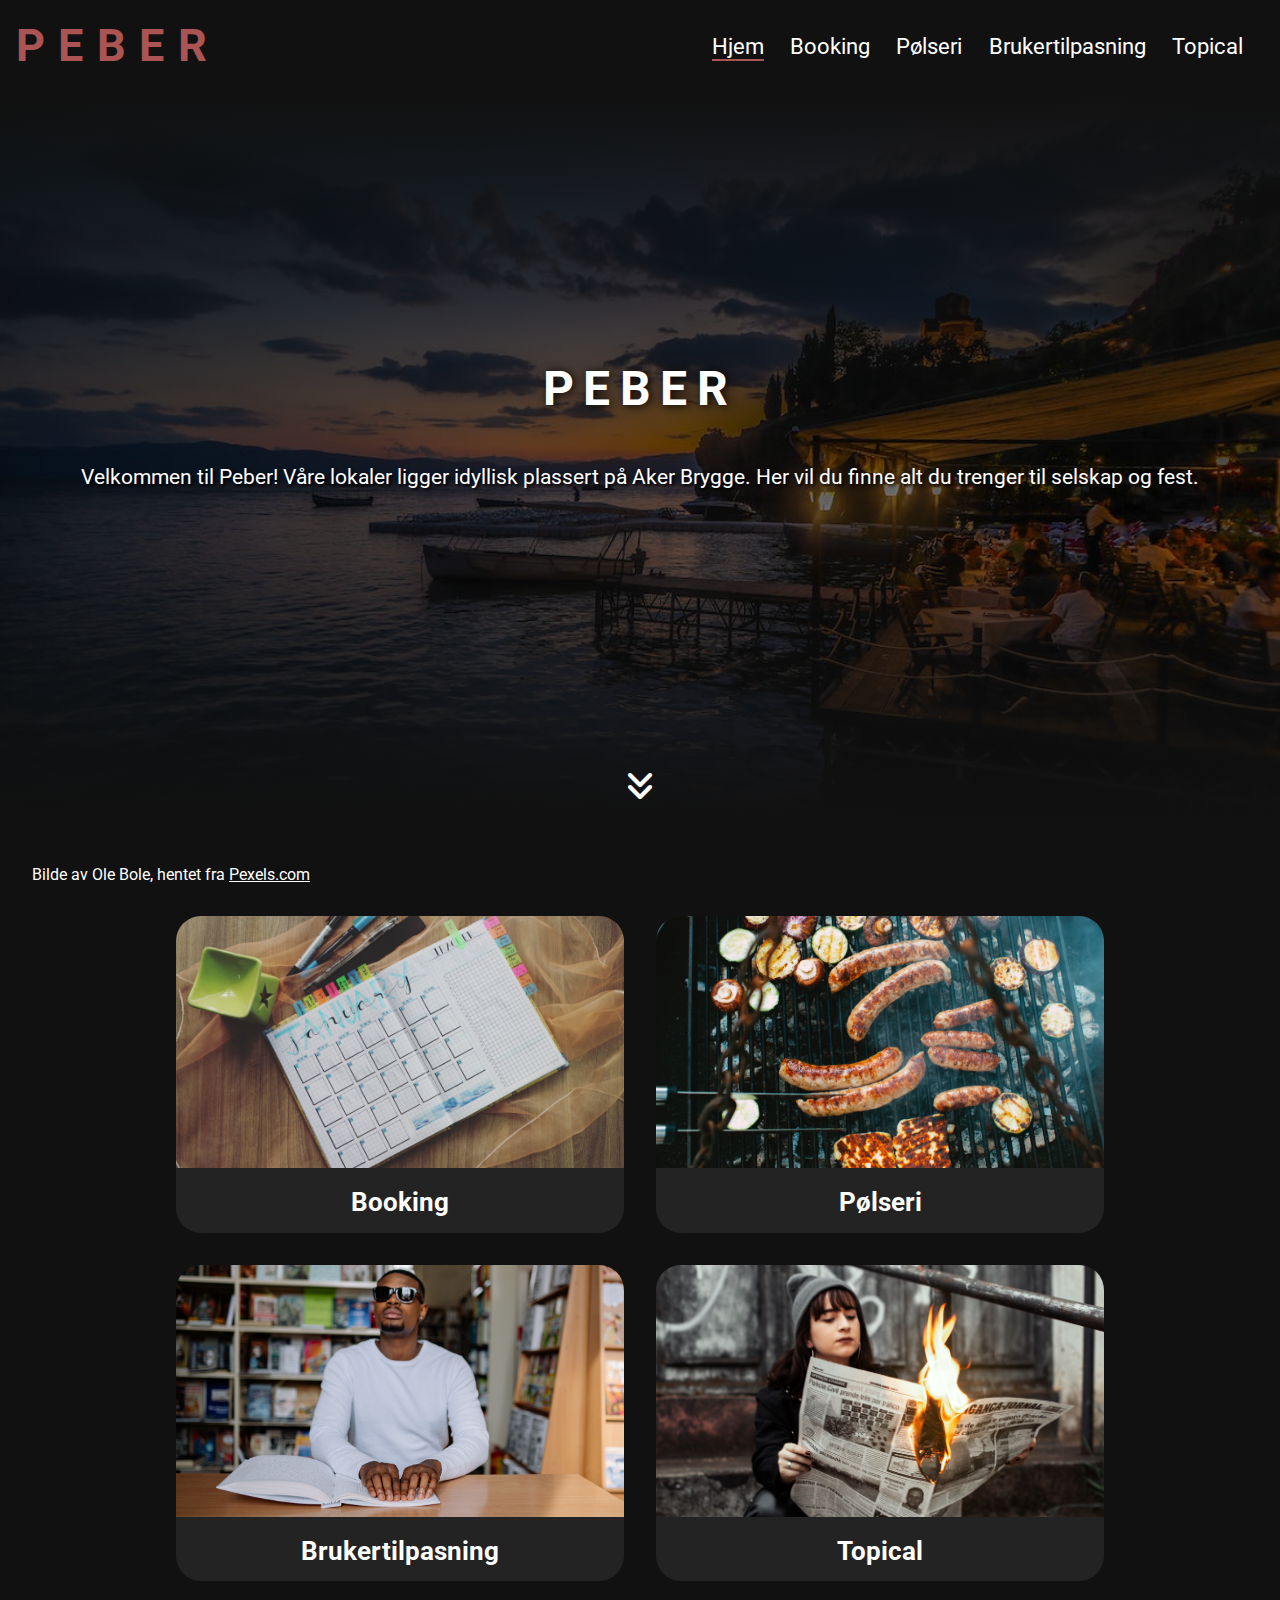
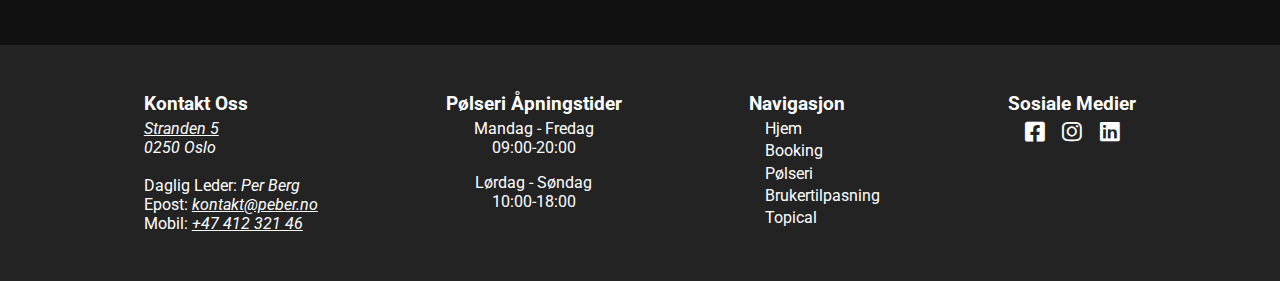
==== commit 2ef2588e: "Opprydding i kode" ====
--- a/index.html
+++ b/index.html
@@ -53,7 +53,7 @@
         <div class="pageInformation">
           <h1>Peber</h1>
           <p>
-            Velkommen til Peber! Våre lokaler ligger idyllisk plassert på Aker Brygge. Her vil du finne alt du trengertil selskap og fest.
+            Velkommen til Peber! Våre lokaler ligger idyllisk plassert på Aker Brygge. Her vil du finne alt du trenger til selskap og fest.
           </p>
         </div>
         <div class="arrowDown">
@@ -64,7 +64,7 @@
           <a href="https://pexels.com" target="_blank">Pexels.com</a>
         </p>
       </div>
-      <div class="homepageButtons">
+      <div class="homepageButtonContainer">
         <div class="homepageButton homepageButton1" id="main">
           <div>
             <a href="./Pages/booking.html">
@@ -78,10 +78,6 @@
                   src="./Assets/Images/Placeholders/BookingPlaceholder/pexels-bich-tran-760710-small.jpg"
                   alt="Bilde av en kalenderbok med notater" /></picture
             ></a>
-            <p class="imageCredits">
-              Bilde av Ole Bole, hentet fra
-              <a href="https://pexels.com" target="_blank">Pexels.com</a>
-            </p>
           </div>
           <h2><a href="./Pages/booking.html">Booking</a></h2>
         </div>
@@ -99,10 +95,6 @@
                   alt="Bilde av pølser på grill"
               /></picture>
             </a>
-            <p class="imageCredits">
-              Bilde av Ole Bole, hentet fra
-              <a href="https://pexels.com" target="_blank">Pexels.com</a>
-            </p>
           </div>
           <h2><a href="./Pages/polseri.html">Pølseri</a></h2>
         </div>
@@ -120,10 +112,6 @@
                   alt="Person som leser Braille"
               /></picture>
             </a>
-            <p class="imageCredits">
-              Bilde av Ole Bole, hentet fra
-              <a href="https://pexels.com" target="_blank">Pexels.com</a>
-            </p>
           </div>
           <h2><a href="./Pages/Accessibility.html">Brukertilpasning</a></h2>
         </div>
@@ -141,10 +129,6 @@
                   alt="En avis som brenner"
               /></picture>
             </a>
-            <p class="imageCredits">
-              Bilde av Ole Bole, hentet fra
-              <a href="https://pexels.com" target="_blank">Pexels.com</a>
-            </p>
           </div>
           <h2><a href="./Pages/Topical.html">Topical</a></h2>
         </div>
@@ -154,51 +138,41 @@
           <h3>Kontakt Oss</h3>
           <address>
             <p>
-              <a href="https://goo.gl/maps/wbGdZc6X6FAp3fUh6" target="_blank"
-                >Karl Johans gate 16</a
-              ><br />0154 Oslo
+              <a href="https://goo.gl/maps/eX2SqfYQHjjiLABJA" target="_blank">Stranden 5</a><br />0250 Oslo
             </p>
           </address>
           <br />
-          <p>Daglig Leder: Ole Kantole</p>
-          <p>Epost: <a href="mailto:kontakt@peber.no">kontakt@peber.no</a></p>
-          <p>Mobil: <a href="tel:+4741232146">+47 412 321 46</a></p>
+          <p>Daglig Leder: <i>Per Berg</i></p>
+          <p>Epost: <a href="mailto:kontakt@peber.no"><i>kontakt@peber.no</i></a></p>
+          <p>Mobil: <a href="tel:+4741232146"><i>+47 412 321 46</i></a></p>
         </div>
         <div class="openingHours">
           <h3>Pølseri Åpningstider</h3>
           <div>
-            <div>
-              <p>Mandag - Fredag</p>
-              <p>09:00-20:00</p>
-            </div>
-            <div>
-              <p>Lørdag - Søndag</p>
-              <p>10:00-18:00</p>
-            </div>
+            <p>Mandag - Fredag</p>
+            <p>09:00-20:00</p>
+          </div>
+          <div>
+            <p>Lørdag - Søndag</p>
+            <p>10:00-18:00</p>
           </div>
         </div>
         <div class="footerNav">
           <h3>Navigasjon</h3>
           <nav>
-            <a href="./index.html">Hjem</a>
-            <a href="./Pages/booking.html">Booking</a>
-            <a href="./Pages/polseri.html">Pølseri</a>
-            <a href="./Pages/Accessibility.html">Brukertilpasning</a>
-            <a href="./Pages/Topical.html">Topical</a>
+            <a href="../index.html">Hjem</a>
+            <a href="../Pages/booking.html">Booking</a>
+            <a href="../Pages/polseri.html">Pølseri</a>
+            <a href="../Pages/Accessibility.html">Brukertilpasning</a>
+            <a href="../Pages/Topical.html">Topical</a>
           </nav>
         </div>
-        <div class="socials">
+        <div>
           <h3>Sosiale Medier</h3>
           <div class="socialLinks">
-            <a href="https://facebook.com/" target="_blank" id="facebook"
-              ><i class="fa-brands fa-square-facebook"></i
-            ></a>
-            <a href="https://instagram.com/" target="_blank" id="instagram"
-              ><i class="fa-brands fa-instagram"></i
-            ></a>
-            <a href="https://linkedin.com/" target="_blank" id="linkedin"
-              ><i class="fa-brands fa-linkedin"></i
-            ></a>
+            <a href="https://facebook.com/" target="_blank" id="facebook"><i class="fa-brands fa-square-facebook"></i></a>
+            <a href="https://instagram.com/" target="_blank" id="instagram"><i class="fa-brands fa-instagram"></i></a>
+            <a href="https://linkedin.com/" target="_blank" id="linkedin"><i class="fa-brands fa-linkedin"></i></a>
           </div>
         </div>
       </footer>
--- a/CSS/styles.css
+++ b/CSS/styles.css
@@ -2,8 +2,7 @@
 
 /* #region MASTER STYLES  */
 :root {
-  /* Variables containing our website colors. 
-  Avoid putting colors directly in the code, put them here */
+  /* Variabler med alle fargene vi bruker på nettsiden*/
   --backgroundColor: #111;
   --generalTextColor: white;
   --mainColor: #aa5454;
@@ -11,16 +10,19 @@
   --buttonColor: #232323;
   --highlightColor: #505050;
 
-  --headerHight: 6em;
-
+  /* Gradient på hovedbildene på alle sidene */
   --mainImgGradiant: linear-gradient(
     var(--backgroundColor),
     #00000080 45%,
     #00000080 55%,
     var(--backgroundColor) 90%
   );
-}
-
+
+  /* Høyde på headeren (For at ting ikke skal bli gjemnt bak)*/
+  --headerHight: 6em;
+}
+
+/* Generelt sideoppsett */
 * {
   margin: 0;
   box-sizing: border-box;
@@ -38,74 +40,88 @@
   margin-top: var(--headerHight);
 }
 
+/* Styling av kriditerings-teksten på alle bildene */
+.imageCredits a {
+  color: var(--generalTextColor);
+}
+
 /* #endregion Master Styles */
 
-/* #region HEADER LAYOUT */
+/* #region HEADER */
 header {
   position: fixed;
   width: 100%;
   top: 0;
   left: 0;
-}
-
+
+  padding: 1.2em 2vw 1.2em 1em;
+  background-color: var(--backgroundColor);
+}
+
+/* Skiller logoen og nav-knappene fra hverandre */
 .desktopHeader {
   display: flex;
   justify-content: space-between;
   align-items: center;
 }
 
+/* Styling av header-logoen */
+.desktopHeader h1 a {
+  text-decoration: none;
+  color: var(--mainColor);
+  font-size: 1.4em;
+  text-transform: uppercase;
+  letter-spacing: 0.3em;
+}
+
+/* Styling av nav-linkene */
+.topNav a,
+.showMenu a {
+  text-decoration: none;
+  color: var(--generalTextColor);
+  font-size: 1.4em;
+  margin: 0 0.5em;
+  border-bottom: solid 2px #00000000;
+  transition: color 0.3s;
+}
+
+/* Styling av mobil nav-linkene */
+.mobileNav a {
+  margin: 1em 0;
+}
+
+/* Styling av hover effekten på storskjerm linkene */
+.topNav a:hover {
+  color: var(--mainColor);
+}
+
+/* Styling av style hover effekten på mobil linkene */
+.showMenu a:hover {
+  border-bottom: solid 2px var(--mainColor);
+  color: var(--mainColor);
+}
+
+/* Gjemmer nav-barem til mobil-siden */
 .icon,
 .mobileNav {
   display: none;
 }
 
 @media screen and (max-width: 850px) {
-  /* For mobile */
+  /* For mobil - gjemmer nav-linkene til storskjerm-siden */
   .topNav a {
     display: none;
   }
 
+  /* Viser nav-baren til mobil */
   .showMenu,
   .showMenu a,
   .topNav .icon {
     display: block;
   }
 }
-/* #endregion Header Layout */
-
-/* #region HEADER STYLE */
-header {
-  padding: 1.2em 2vw 1.2em 1em;
-  background-color: var(--backgroundColor);
-}
-
-.desktopHeader h1 a {
-  text-decoration: none;
-  color: var(--mainColor);
-  font-size: 1.4em;
-  text-transform: uppercase;
-  letter-spacing: 0.3em;
-}
-
-.topNav a,
-.showMenu a {
-  text-decoration: none;
-  color: var(--generalTextColor);
-  font-size: 1.4em;
-  margin: 0 0.5em;
-  border-bottom: solid 2px #00000000;
-  transition: color 0.3s;
-}
-
-.topNav a:hover {
-  color: var(--mainColor);
-}
-
-.showMenu a:hover {
-  border-bottom: solid 2px var(--mainColor);
-  color: var(--mainColor);
-}
-
+
+/* Styling av indikatoren for den aktive siden */
 .topNav a.activePage {
   border-bottom: solid var(--mainColor) 2px;
 }
@@ -113,46 +129,31 @@
 .showMenu a.activePage {
   color: var(--mainColor);
   text-decoration: underline;
-}
-
-.mobileNav {
-  line-height: 200%;
-  padding: 30px 0 0 0;
-}
-/* #endregion Header Style */
-
-/* #region TITLE & IMAGE LAYOUT */
+  margin-left: 1em;
+}
+/* #endregion Header */
+
+/* #region TITLE & IMAGE */
 .mainImg {
-  margin-top: 2em;
   width: 100%;
   min-height: calc(100vh - var(--headerHight));
   height: fit-content;
   background-size: cover;
-  background-position: right;
+  background-position: center;
   background-repeat: no-repeat;
   display: flex;
   flex-direction: column;
   justify-content: space-between;
 }
 
+/* Plasserer teksten i midten av skjermen */
 .pageInformation {
   margin: auto;
   text-align: center;
 }
 
-.arrowDown {
-  text-align: center;
-}
-
-.mainImg > .imageCredits {
-  margin: 0 2em 4em 2em;
-}
-
-/* #endregion title & image layout */
-
-/* #region TITLE & IMAGE STYLING */
+/* Styling av hovedtittelen for siden */
 .pageInformation h1 {
-  max-width: 100vw;
   hyphens: auto;
   text-transform: uppercase;
   letter-spacing: 0.2em;
@@ -161,12 +162,14 @@
   text-shadow: 2px 1px 10px #000000ee;
 }
 
+/* Styling for undertittler på hovedbildet */
 .pageInformation h2 {
   font-size: 1.6em;
   margin: 0.4em;
   text-shadow: 2px 2px 3px #000000;
 }
 
+/* Styling av informasjonsteksten på hovedbildet */
 .pageInformation p {
   max-width: 60em;
   margin: 0 1em;
@@ -174,7 +177,9 @@
   text-shadow: 2px 2px 3px #000000;
 }
 
+/* Styling av pilknappen på bildet */
 .arrowDown {
+  text-align: center;
   margin: 3em;
 }
 
@@ -189,83 +194,76 @@
   color: var(--mainColor);
 }
 
-.imageCredits a {
-  color: var(--generalTextColor);
-}
-/* #endregion title & image styling */
-
-/* #region FOOTER LAYOUT */
+/* Bilde-kredit spesifikt på hovedbilde */
+.mainImg > .imageCredits {
+  margin: 0 2em 1em 2em;
+}
+
+/* #endregion title & image */
+
+/* #region FOOTER */
+/* Oppsett og styling av hele footeren */
 footer {
   display: flex;
   justify-content: space-evenly;
   align-items: top;
   gap: 5em 2em;
+
+  margin: 3em 0 0 0;
+  padding: 3em 3em;
+  background: var(--buttonColor);
+}
+
+footer h3 {
+  margin: 0 0 0.2em 0;
 }
 
 @media screen and (max-width: 870px) {
+  /* Tilpasser footeren til mobil */
   footer {
     flex-direction: column;
     align-items: center;
   }
 }
 
-.footerNav nav {
-  display: flex;
-  flex-direction: column;
-}
-
-.openingHours > div {
-  display: flex;
-  flex-direction: column;
-  gap: 1em;
+/* Styling av kontakt infoen */
+.contactInfo a {
+  color: var(--generalTextColor);
+}
+
+.contactInfo a:hover {
+  color: var(--mainColor);
+}
+
+/* Oppsett og styling av åpningstidene */
+.openingHours>div {
+  margin-bottom: 1em;
   text-align: center;
 }
 
+/* Navigasjonslinkene blir lagt vertikalt og stylet */
+.footerNav a {
+  display: block;
+  margin: 0 0 0.2em 1em;
+
+  color: var(--generalTextColor);
+  text-decoration: none;
+}
+
+.footerNav a:hover {
+  color: var(--mainColor);
+  text-decoration: underline;
+}
+
+/* Oppsett og styling av sosiale medier lenker */
 .socialLinks {
-  display: flex;
-  flex-direction: row;
-  justify-content: center;
-  gap: 1em;
-}
-/* #endregion Footer Layout */
-
-/* #region FOOTER STYLE */
-footer {
-  margin: 3em 0 0 0;
-  padding: 3em 3em;
-  background: var(--buttonColor);
-}
-
-footer h3 {
-  margin: 0 0 0.2em 0;
-}
-
-.contactInfo a {
-  color: var(--generalTextColor);
-}
-
-.contactInfo a:hover {
-  color: var(--mainColor);
-}
-
-.footerNav a {
-  color: var(--generalTextColor);
-  text-decoration: none;
-}
-
-.footerNav a:hover {
-  color: var(--mainColor);
-  text-decoration: underline;
-}
-
-.footerNav nav a {
-  margin: 0 0 0.2em 1em;
+  text-align: center;
 }
 
 .socialLinks a {
   color: var(--generalTextColor);
   font-size: 1.4em;
-  margin: 0.4em 0;
+  margin: 0.3em;
 }
 
 #facebook:hover {
@@ -279,46 +277,31 @@
 #linkedin:hover {
   color: #0077b5;
 }
-/* #endregion footer style */
+/* #endregion Footer */
 
 /* #region HOMEPAGE*/
 .homepageImg {
+  /* Legger til bakgrunnsbildet på hovedtittelen */
   background-image: var(--mainImgGradiant),
     url(../Assets/Images/Placeholders/placeholderImage1.jpeg);
-}
-
-.homepageButtons {
+    background-position: right;
+}
+
+/* Oppsett og styling av alle knappene */
+.homepageButtonContainer {
   display: grid;
   grid-template-columns: 1fr 1fr;
   max-width: 60em;
   margin: auto;
 }
 
+/* Oppsett og styling av hver knapp */
 .homepageButton {
   max-width: 30em;
   margin: 1em;
-  display: flex;
-  flex-direction: column;
-  align-items: center;
+  text-align: center;
   background: var(--buttonColor);
   border-radius: 25px;
-}
-
-@media screen and (max-width: 670px) {
-  .homepageButtons {
-    grid-template-columns: 1fr;
-  }
-
-  .homepageButton {
-    margin: 1em auto;
-  }
-}
-
-@media screen and (min-width: 1921px) {
-  .homepageButtons {
-    grid-template-columns: 1fr 1fr 1fr 1fr;
-    max-width: 120em;
-  }
 }
 
 .homepageButton img {
@@ -327,8 +310,8 @@
 }
 
 .homepageButton h2 {
-  font-size: 1.5em;
-  padding: 0.8em 0 0.4em 0;
+  font-size: 1.6em;
+  padding: 0.6em 0;
 }
 
 .homepageButton h2 a {
@@ -345,53 +328,74 @@
   background: var(--highlightColor);
 }
 
+/* Tilpasning av knappene til mobil */
+@media screen and (max-width: 670px) {
+  .homepageButtonContainer {
+    grid-template-columns: 1fr;
+  }
+
+  .homepageButton {
+    margin: 1em auto;
+  }
+}
+
+/* Tilpasning av knappene til wide-screen */
+@media screen and (min-width: 1921px) {
+  .homepageButtonContainer {
+    grid-template-columns: 1fr 1fr 1fr 1fr;
+    max-width: 120em;
+  }
+}
+
 /* #endregion homepage*/
 
 /* #region BOOKING */
-
-  /* Hovedbilde for siden */
 .bookingImg {
+  /* Legger til hovedbildet for denne siden */
   background-image: var(--mainImgGradiant),
     url(../Assets/Images/Placeholders/BookingPlaceholder/pexels-bich-tran-760710.jpg);
 }
 
-.bookingBox{
+/* Setter informasjon og bilde/skjema ved siden av hverandre */
+.bookingContainer {
   display: flex;
   justify-content: center;
   align-items: center;
-  margin: 2em 0;
-}
-
-.bookingBox > div:first-of-type {
-  align-self: flex-start;
-}
-
-.bookingBox > div {
+  margin: 2em 0 5em 0;
+}
+
+/* Oppsett av flex-objektene */
+.bookingContainer > div {
   width: 30em;
   margin: 1em 2em;
 }
 
-.bookingBox > div:last-of-type {
-  margin-bottom: 5em;
-}
-
-.bookingBox > div > div {
-  margin: 2em 0;
-}
-
-.bookingBox img {
+/* Gjør at teksten blir plassert i toppen av containeren */
+.bookingContainer > div:first-of-type {
+  align-self: flex-start;
+}
+
+/* Lager mellomrom mellom tekstdelene i flexs-objektene */
+.bookingContainer > div > div {
+  margin-bottom: 2em;
+}
+
+/* Oppsett av bildet */
+.bookingContainer img {
   width: 100%;
   border-radius: 25px;
 }
 
-.bookingBox a {
-  color: var(--generalTextColor);
-}
-
-.bookingBox a:hover {
-  color: var(--mainColor);
-}
-
+/* Styling av linkene i containeren */
+.bookingContainer a {
+  color: var(--generalTextColor);
+}
+
+.bookingContainer a:hover {
+  color: var(--mainColor);
+}
+
+/* Oppsett av skjemaet */
 .bookingForm {
   display: grid;
   grid-template-columns: 1fr 1fr;
@@ -406,6 +410,7 @@
   padding: 0.3em 0.8em;
 }
 
+/* Oppsett av forklarings-tekstboksen */
 #bookingDescription {
   grid-column-start: 1;
   grid-column-end: 3;
@@ -419,59 +424,62 @@
   border-radius: 25px;
 }
 
+/* Tilpasning av sideoppsettet til mindre skjermer. Setter alt vertikalt */
 @media screen and (max-width: 870px) {
-  .bookingBox {
+  .bookingContainer {
     flex-direction: column;
   }
 
-  .bookingBox > div {
+  .bookingContainer > div {
     width: auto !important;
   }
 }
 
+/* Tilpasser skjemaet til mobil. Får alt til å ligge under hverandre */
 @media screen and (max-width: 520px) {
   .bookingForm {
-      grid-template-columns: 1fr !important;
+      grid-template-columns: 1fr;
     }
   
     #bookingDescription {
-      grid-column-start: auto !important;
-      grid-column-end: auto !important;
+      grid-column-start: auto;
+      grid-column-end: auto;
     }
 }
 
 /* #endregion booking */
 
 /* #region PØLSERI */
+.polseriImg {
+  /* Legger til hovedbildet for denne siden */
+  background-image: var(--mainImgGradiant),
+    url(../Assets/Images/Placeholders/PolseriPlaceholder/pexels-markus-spiske-4682723.jpg);
+}
+
+.polseriOpeningHours {
+  max-width: 24em;
+  margin: 2em auto 0 auto;
+}
+
+.polseriOpeningHours > div {
+  display: flex;
+  flex-direction: column;
+  justify-content: center;
+  gap: 0.5em;
+}
+
+.polseriOpeningHours > div > div {
+  display: flex;
+  justify-content: space-between;
+  align-items: center;
+}
+
+/* Oppsett av meny kontaineren */
 .polseriMenu {
   display: flex;
   flex-direction: row;
   justify-content: center;
   flex-wrap: wrap;
-}
-
-/* Hovedbilde for siden */
-.polseriImg {
-  background-image: var(--mainImgGradiant),
-    url(../Assets/Images/Placeholders/PolseriPlaceholder/pexels-markus-spiske-4682723.jpg);
-}
-
-.polseriOpeningHours {
-  max-width: 24em;
-  margin: 2em auto 0 auto;
-}
-
-.polseriOpeningHours > div {
-  display: flex;
-  flex-direction: column;
-  justify-content: center;
-  gap: 0.5em;
-}
-
-.polseriOpeningHours > div > div {
-  display: flex;
-  justify-content: space-between;
-  align-items: center;
 }
 
 /* Boksene med de forskjellige menyene */
@@ -507,16 +515,16 @@
   margin-bottom: 1em;
 }
 
+/* Lager mer plass til tekst på mindre skjermer, men beholder samme layout */
 @media screen and (max-width: 650px) {
-  /* Lager mer plass til tekst på mindre skjermer, men beholder samme layout */
   .menuOverview {
     padding: 2em 1em;
     margin: 1em 1em;
   }
 }
 
+/* Skifter meny-layouten til å passe på mindre skermer */
 @media screen and (max-width: 450px) {
-  /* Skifter meny-layouten til å passe på mindre skermer */
   .menuItem {
     flex-direction: column;
     align-items: flex-start;
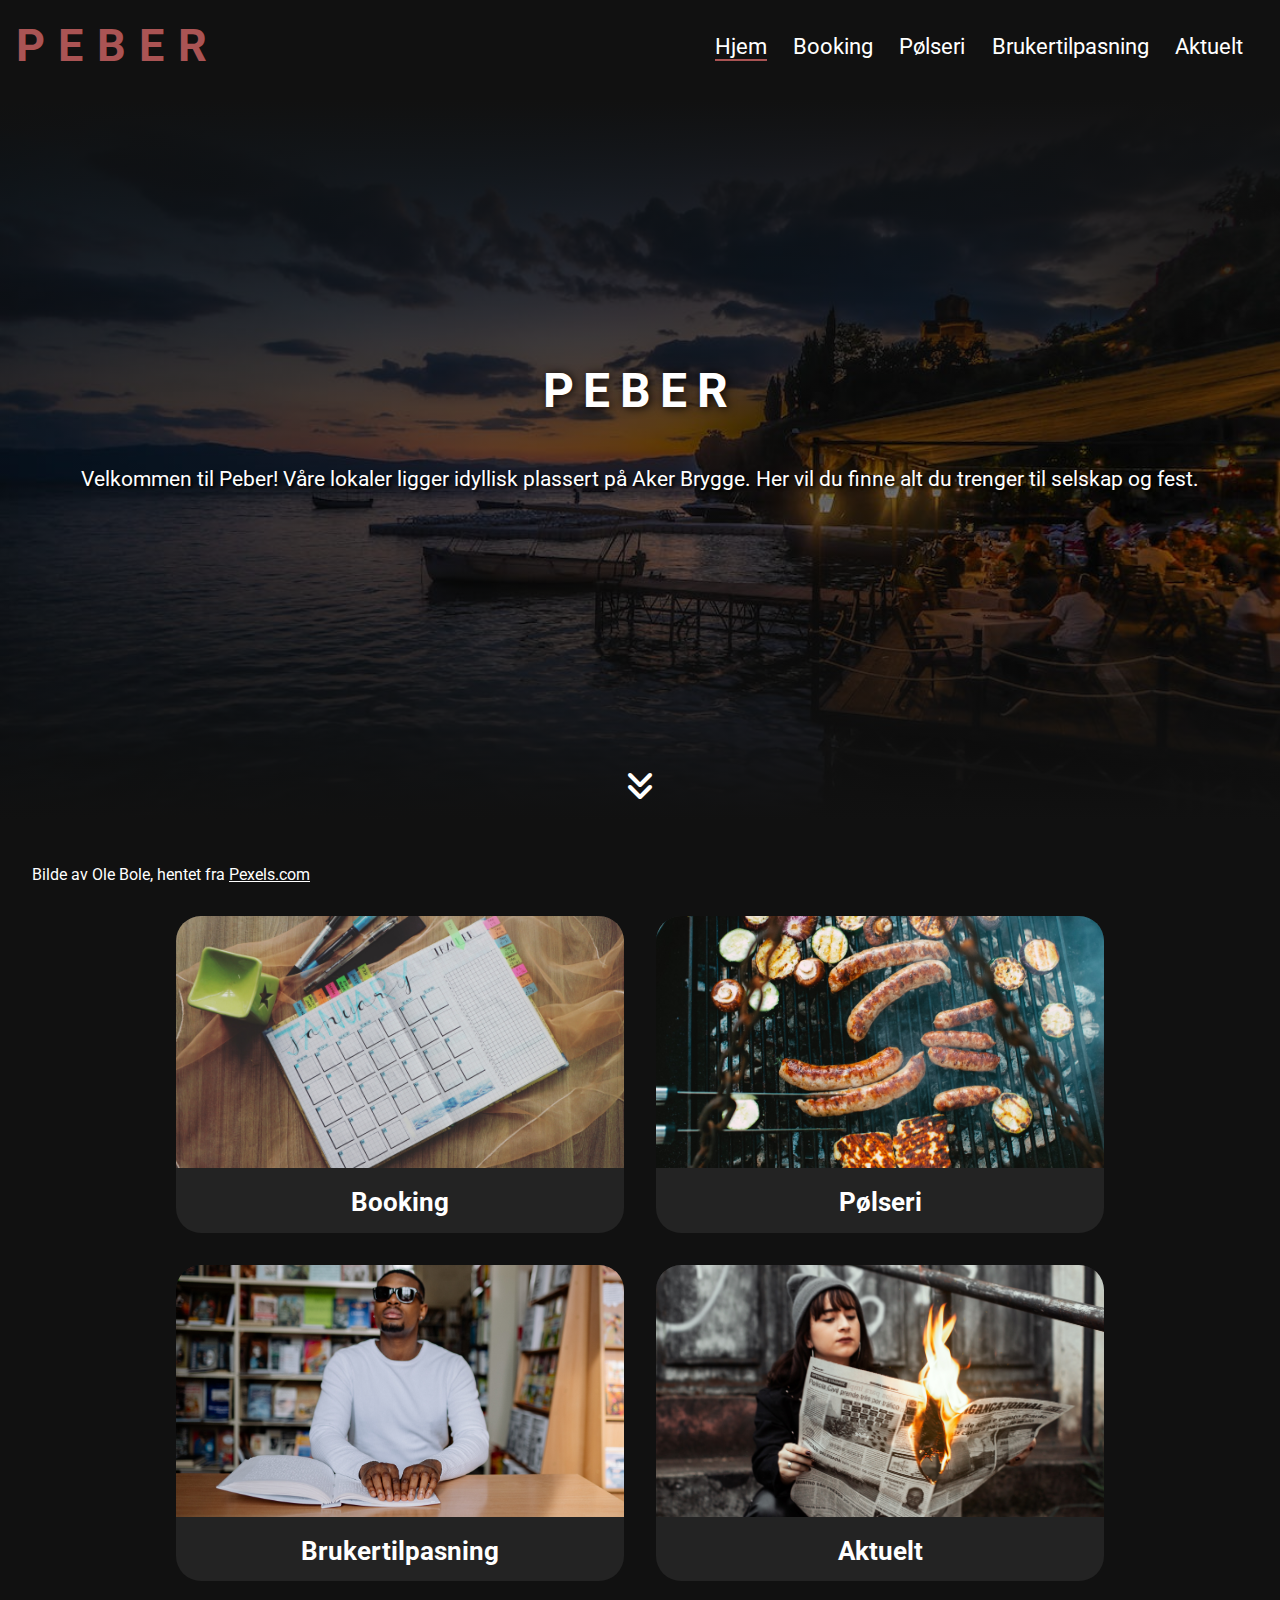
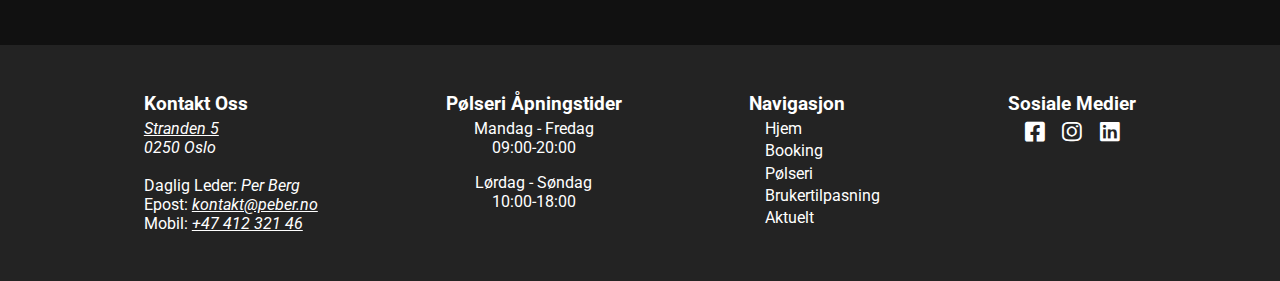
==== commit 03c371fe: "Nytt oppsett på topical" ====
--- a/index.html
+++ b/index.html
@@ -37,7 +37,7 @@
           <a href="./Pages/booking.html">Booking</a>
           <a href="./Pages/polseri.html">Pølseri</a>
           <a href="./Pages/Accessibility.html">Brukertilpasning</a>
-          <a href="./Pages/Topical.html">Topical</a>
+          <a href="./Pages/Topical.html">Aktuelt</a>
         </nav>
       </div>
       <nav class="mobileNav" id="theMobileNav">
@@ -45,7 +45,7 @@
         <a href="./Pages/booking.html">Booking</a>
         <a href="./Pages/polseri.html">Pølseri</a>
         <a href="./Pages/Accessibility.html">Brukertilpasning</a>
-        <a href="./Pages/Topical.html">Topical</a>
+        <a href="./Pages/Topical.html">Aktuelt</a>
       </nav>
     </header>
     
@@ -130,7 +130,7 @@
               /></picture>
             </a>
           </div>
-          <h2><a href="./Pages/Topical.html">Topical</a></h2>
+          <h2><a href="./Pages/Topical.html">Aktuelt</a></h2>
         </div>
       </div>
       <footer>
@@ -164,7 +164,7 @@
             <a href="../Pages/booking.html">Booking</a>
             <a href="../Pages/polseri.html">Pølseri</a>
             <a href="../Pages/Accessibility.html">Brukertilpasning</a>
-            <a href="../Pages/Topical.html">Topical</a>
+            <a href="../Pages/Topical.html">Aktuelt</a>
           </nav>
         </div>
         <div>
--- a/CSS/styles.css
+++ b/CSS/styles.css
@@ -19,7 +19,7 @@
   );
 
   /* Høyde på headeren (For at ting ikke skal bli gjemnt bak)*/
-  --headerHight: 6em;
+  --headerHight: 100px;
 }
 
 /* Generelt sideoppsett */
@@ -56,6 +56,8 @@
 
   padding: 1.2em 2vw 1.2em 1em;
   background-color: var(--backgroundColor);
+
+  z-index: 999;
 }
 
 /* Skiller logoen og nav-knappene fra hverandre */
@@ -538,27 +540,145 @@
 /* #endregion pølseri */
 
 /* #region TOPICAL */
-.topicalInnhold {
+.topicalPage {
+  /* Setter egne farger for denne siden */
   background: white;
   color: black;
-  padding: 20px;
-  padding-top: 100px;
-}
-#topical1 {
-  float: right;
-  shape-outside: margin-box;
-  padding: 10px;
-  width: 500px;
-  height: 250px;
-}
-
-#topical2 {
-  float: right;
-  border-radius: 50%;
-  shape-outside: circle();
-  width: 250px;
-  height: 250px;
-  padding: 20px;
+}
+
+/* Styling av hovedtittlen for siden */
+.topicalPage h1 {
+  text-align: center;
+  padding: 1em;
+  font-size: 4em;
+}
+
+/* Oppsett for alle modulene */
+.topicContainer {
+  display: grid;
+  grid-template-columns: auto auto auto;
+  gap: 1em 2em;
+  padding: 0 2em;
+  margin: 0 auto 5em auto;
+  max-width: 1400px;
+}
+
+/* Oppsett av alle sticky-objekter på siden */
+.topicSticky {
+  position: sticky;
+  top: var(--headerHight);
+  z-index: 0;
+}
+
+/* Styling av modul tittelen */
+.topicTitle h2 {
+  text-align: right;
+  font-size: 2em;
+}
+
+/* Oppsett av bildet til alle modulene */
+.topicImage {
+  width: 20em;
+}
+
+.topicImage img {
+  width: 100%;
+}
+
+/* Fjerner farge på bilde-referanse-linken */
+.topicImage a {
+  color: black;
+}
+
+/* Oppsett og styling av begreplisten og referanselisten */
+.definitions, .references {
+  width: 80%;
+  max-width: 90em;
+  margin: 0 auto;
+  padding: 2em;
+}
+
+/* Får linjene etter den første linjen ti å være indentet (apa-kilde stil) */
+.references {
+  text-indent: -2em;
+  padding-left: 4em;
+}
+
+/* Bryter opp de lange ordene i lenkene, nødvendig for mobil og mindre skjermer */
+.references a {
+  word-wrap: break-word;
+}
+
+/* Fjerner mellomrom med svart bakgrunn mellom hovedinnhold og footeren */
+#topicalFooter {
+  margin: 0 !important;
+}
+
+/* Tilpasser layouten til mellomstore skjermer, dvs. ipad og lignende */
+@media screen and (max-width: 900px) and (min-width: 620px) {
+  .topicContainer {
+    grid-template-columns: auto auto;
+    padding: 0 1em;
+  }
+
+  .topicTitle {
+    grid-column: span 2;
+  }
+
+  .topicTitle h2 {
+    text-align: left;
+  }
+
+  .definitions, .references {
+    width: 100%;
+    margin: 0;
+    padding: 2em 1em;
+  }
+
+  .references {
+    padding-left: 3em;
+  }
+}
+
+/* Tilpasser layouten til små skjermer, mobiler */
+@media screen and (max-width: 620px) {
+  .topicContainer {
+    grid-template-columns: auto;
+    padding: 0 1em;
+  }
+
+  .topicTitle h2 {
+    text-align: left;
+    font-size: 1.6em;
+  }
+
+  .topicImage {
+    min-width: none;
+    width: 100%;
+    margin: 0 auto;
+  }
+
+  .topicalPage h1 {
+    font-size: 2.5em;
+  }
+
+  .definitions, .references {
+    width: 100%;
+    margin: 0;
+    padding: 2em 1em;
+  }
+
+  .references {
+    padding: 3em;
+  }
+}
+
+/* Skifter fonten til en serif-type font for større skjermer */
+@media screen and (min-width: 620px) {
+  .topicalPage {
+    font-family: 'Times New Roman', Times, serif;
+    line-height: 1.5;
+  }
 }
 
 /* #endregion pølseri */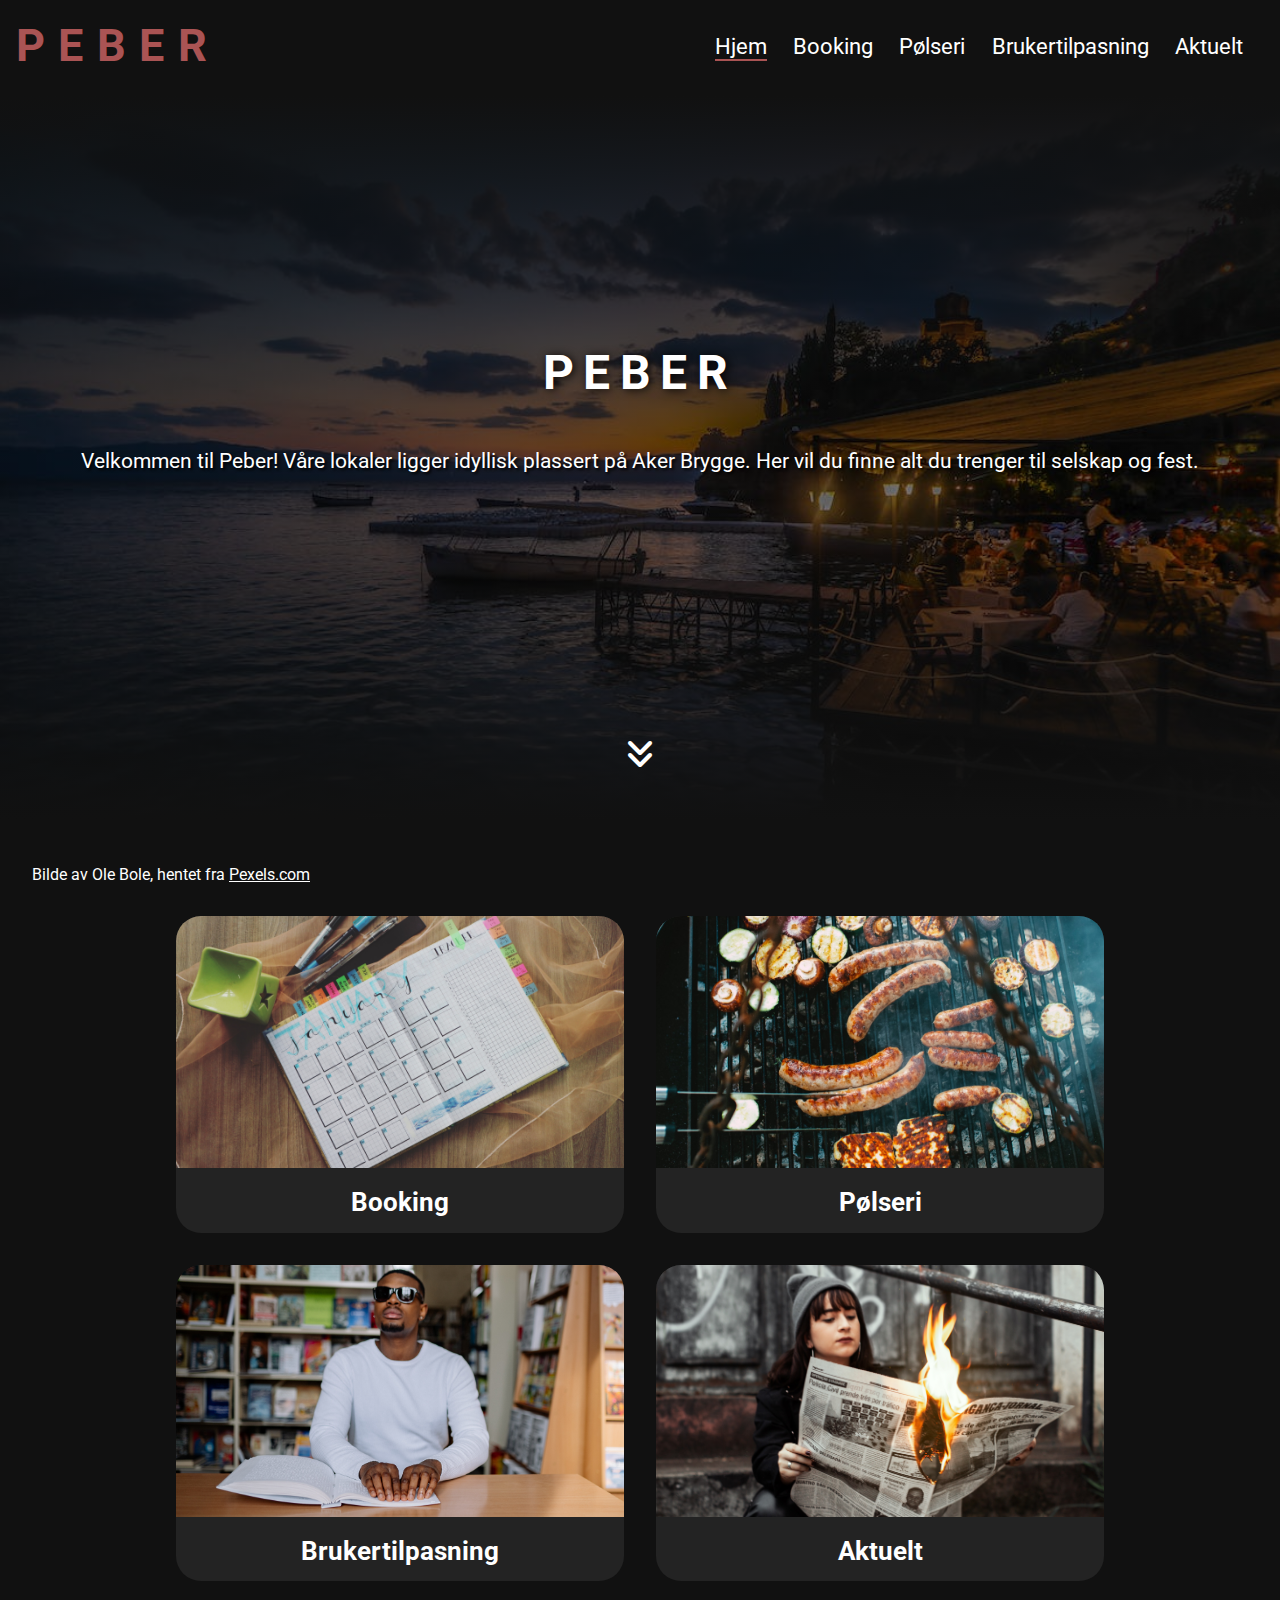
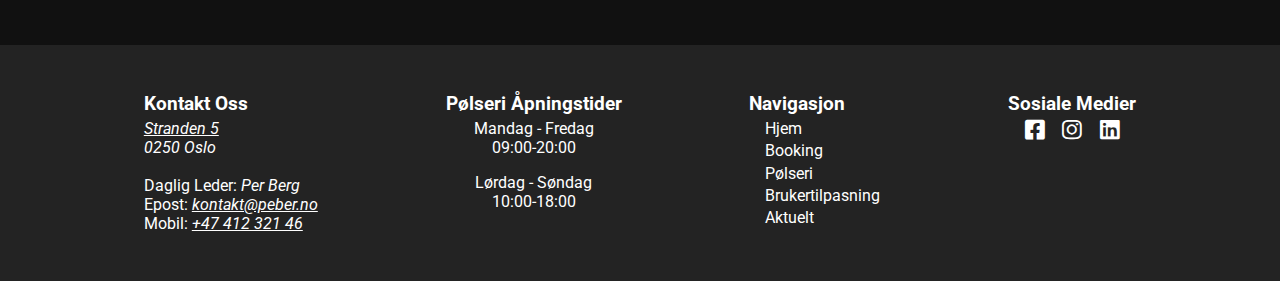
==== commit 677715be: "Småjusteringr på topical + brukertilpasning" ====
--- a/index.html
+++ b/index.html
@@ -27,12 +27,9 @@
       <div class="desktopHeader">
         <h1><a href="./index.html">Peber</a></h1>
         <nav class="topNav">
-          <a
-            href="javascript:void(0);"
-            class="icon"
-            onclick="mobileMenuButton()"
-            ><i class="fa-solid fa-bars"></i
-          ></a>
+            <a href="javascript:void(0);" class="icon" onclick="mobileMenuButton()"><i class="fa-solid fa-bars">
+                <p class="hide-text">Knapp som åpner navigasjonsmenyen</p>
+              </i></a>
           <a href="./index.html" class="activePage">Hjem</a>
           <a href="./Pages/booking.html">Booking</a>
           <a href="./Pages/polseri.html">Pølseri</a>
@@ -57,12 +54,12 @@
           </p>
         </div>
         <div class="arrowDown">
-          <a href="#main"><i class="fa-solid fa-angles-down"></i></a>
+          <a href="#main"><i class="fa-solid fa-angles-down"><p class="hide-text">Pil-knapp for å scrolle ned til hovedinnholdet</p></i></a>
         </div>
-        <p class="imageCredits">
+        <figcaption class="imageCredits">
           Bilde av Ole Bole, hentet fra
           <a href="https://pexels.com" target="_blank">Pexels.com</a>
-        </p>
+        </figcaption>
       </div>
       <div class="homepageButtonContainer">
         <div class="homepageButton homepageButton1" id="main">
@@ -150,11 +147,11 @@
           <h3>Pølseri Åpningstider</h3>
           <div>
             <p>Mandag - Fredag</p>
-            <p>09:00-20:00</p>
+            <p><time>09:00</time>-<time>20:00</time></p>
           </div>
           <div>
             <p>Lørdag - Søndag</p>
-            <p>10:00-18:00</p>
+            <p><time>10:00</time>-<time>18:00</time></p>
           </div>
         </div>
         <div class="footerNav">
@@ -170,9 +167,16 @@
         <div>
           <h3>Sosiale Medier</h3>
           <div class="socialLinks">
-            <a href="https://facebook.com/" target="_blank" id="facebook"><i class="fa-brands fa-square-facebook"></i></a>
-            <a href="https://instagram.com/" target="_blank" id="instagram"><i class="fa-brands fa-instagram"></i></a>
-            <a href="https://linkedin.com/" target="_blank" id="linkedin"><i class="fa-brands fa-linkedin"></i></a>
+            <!-- Disse logoene er hentet fra fontawesome.com, se import-link i head -->
+            <a href="https://facebook.com/" target="_blank" id="facebook"><i class="fa-brands fa-square-facebook">
+                <p class="hide-text">Link til vår facebook side</p>
+              </i></a>
+            <a href="https://instagram.com/" target="_blank" id="instagram"><i class="fa-brands fa-instagram">
+                <p class="hide-text">Link til vår instagram profil</p>
+              </i></a>
+            <a href="https://linkedin.com/" target="_blank" id="linkedin"><i class="fa-brands fa-linkedin">
+                <p class="hide-text">Link til vår linkedin profil</p>
+              </i></a>
           </div>
         </div>
       </footer>
--- a/CSS/styles.css
+++ b/CSS/styles.css
@@ -19,7 +19,7 @@
   );
 
   /* Høyde på headeren (For at ting ikke skal bli gjemnt bak)*/
-  --headerHight: 100px;
+  --headerHight: 6rem;
 }
 
 /* Generelt sideoppsett */
@@ -45,6 +45,10 @@
   color: var(--generalTextColor);
 }
 
+/* Fjerner teksten som er lagt til for screen readere */
+.hide-text {
+  text-indent: -9999px;
+}
 /* #endregion Master Styles */
 
 /* #region HEADER */
@@ -367,7 +371,8 @@
 }
 
 /* Oppsett av flex-objektene */
-.bookingContainer > div {
+.bookingContainer > div, 
+.bookingContainer > figure {
   width: 30em;
   margin: 1em 2em;
 }
@@ -377,7 +382,7 @@
   align-self: flex-start;
 }
 
-/* Lager mellomrom mellom tekstdelene i flexs-objektene */
+/* Lager mellomrom mellom tekstdelene i flex-objektene */
 .bookingContainer > div > div {
   margin-bottom: 2em;
 }
@@ -412,7 +417,7 @@
   padding: 0.3em 0.8em;
 }
 
-/* Oppsett av forklarings-tekstboksen */
+/* Oppsett av forklarings-tekstboksen i skjemaet */
 #bookingDescription {
   grid-column-start: 1;
   grid-column-end: 3;
@@ -432,7 +437,8 @@
     flex-direction: column;
   }
 
-  .bookingContainer > div {
+  .bookingContainer > div, 
+  .bookingContainer > figure {
     width: auto !important;
   }
 }
@@ -542,8 +548,8 @@
 /* #region TOPICAL */
 .topicalPage {
   /* Setter egne farger for denne siden */
-  background: white;
-  color: black;
+  background: #fffef3;
+  color: #222;
 }
 
 /* Styling av hovedtittlen for siden */
@@ -551,6 +557,10 @@
   text-align: center;
   padding: 1em;
   font-size: 4em;
+}
+
+.data1100Credits {
+  padding: 0 2em;
 }
 
 /* Oppsett for alle modulene */
@@ -615,7 +625,7 @@
 }
 
 /* Tilpasser layouten til mellomstore skjermer, dvs. ipad og lignende */
-@media screen and (max-width: 900px) and (min-width: 620px) {
+@media screen and (max-width: 1000px) and (min-width: 701px) {
   .topicContainer {
     grid-template-columns: auto auto;
     padding: 0 1em;
@@ -641,7 +651,7 @@
 }
 
 /* Tilpasser layouten til små skjermer, mobiler */
-@media screen and (max-width: 620px) {
+@media screen and (max-width: 700px) {
   .topicContainer {
     grid-template-columns: auto;
     padding: 0 1em;
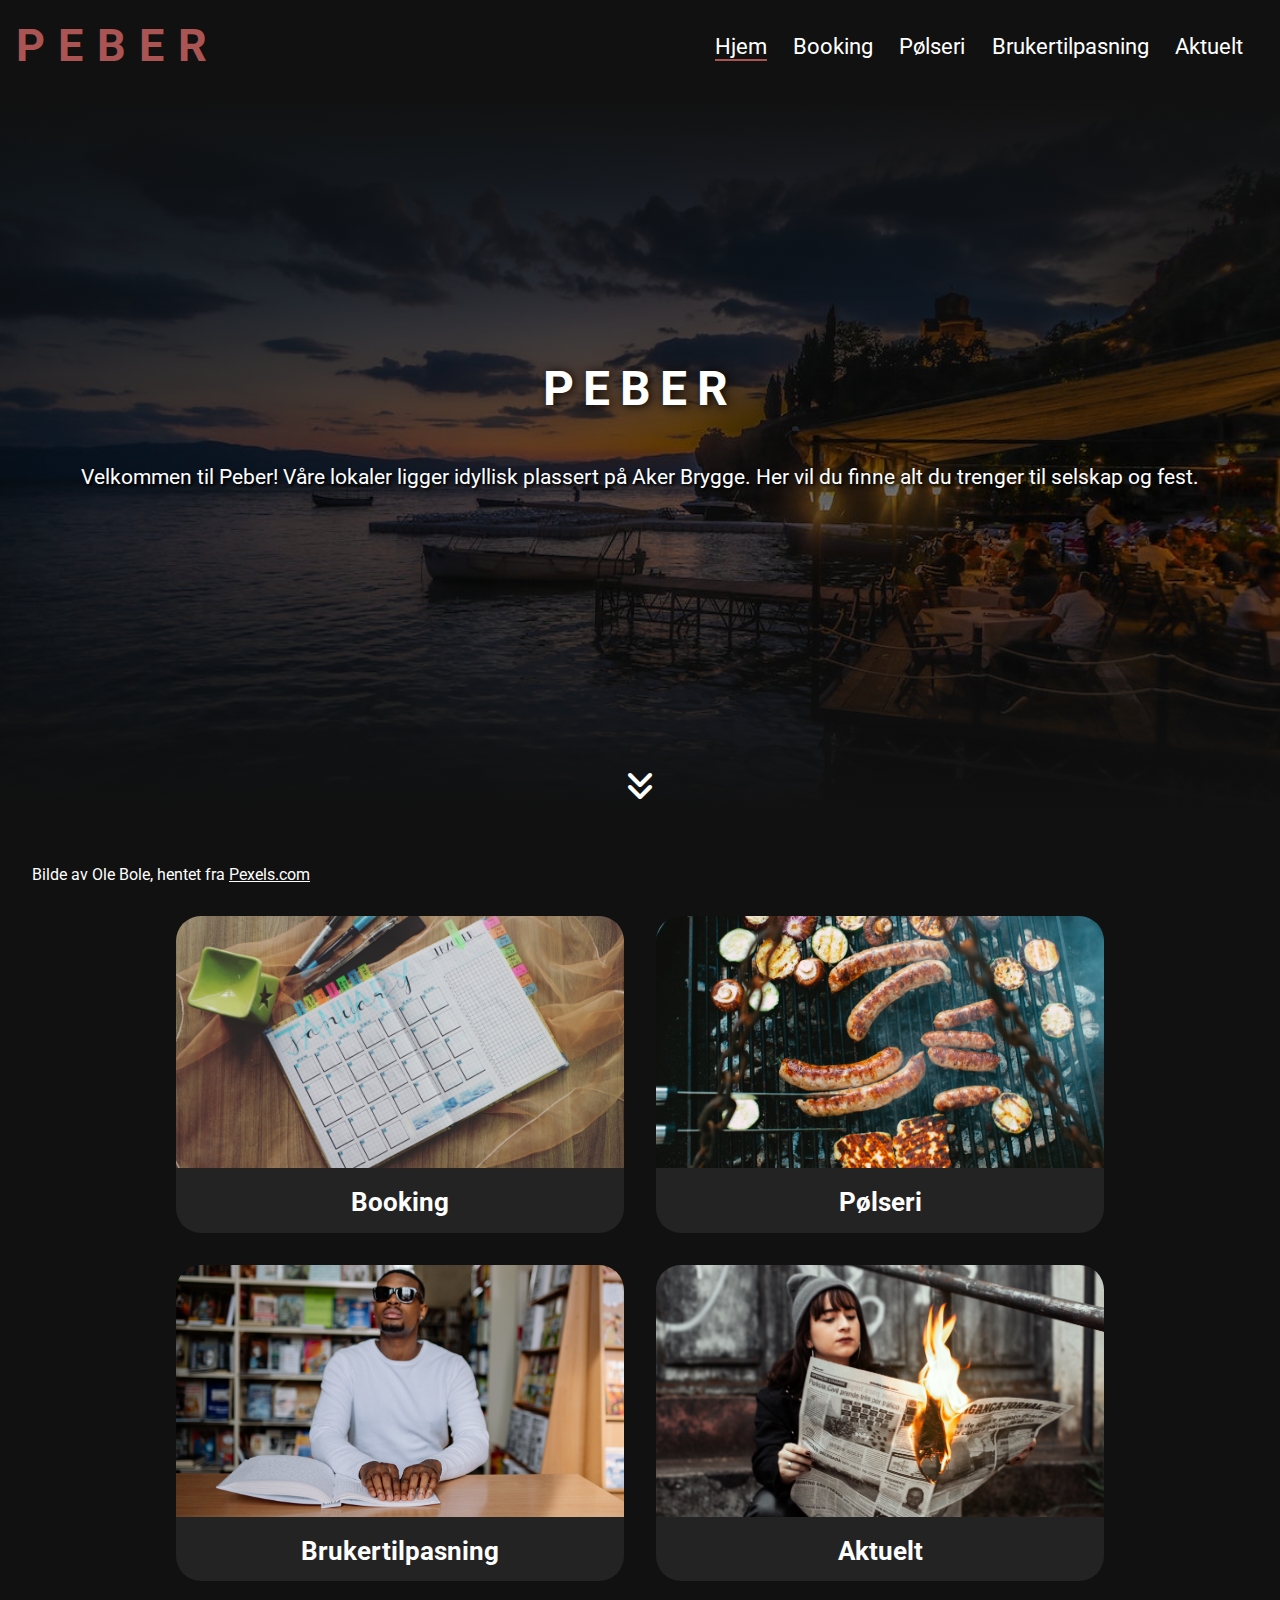
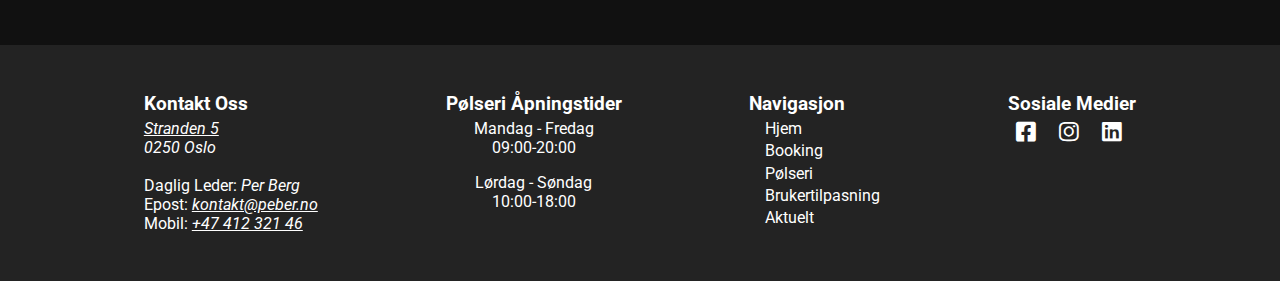
==== commit d39afddc: "brukertilpasning-siden lagt til" ====
--- a/index.html
+++ b/index.html
@@ -1,35 +1,28 @@
 <!DOCTYPE html>
 <html lang="no">
-  <head>
-    <meta charset="UTF-8" />
-    <meta http-equiv="X-UA-Compatible" content="IE=edge" />
-    <meta name="viewport" content="width=device-width, initial-scale=1.0" />
-    <title>Peber - Lokaler til alle slags arrangementer</title>
-    <link rel="icon" href="./Assets/Images/Favicon/favicon2.ico" />
-    <link rel="stylesheet" href="./CSS/styles.css" />
-    <link
-      rel="stylesheet"
-      href="./Assets/Icons/fontawesome-free-6.2.0-web/css/fontawesome.css"
-    />
-    <link
-      rel="stylesheet"
-      href="./Assets/Icons/fontawesome-free-6.2.0-web/css/brands.css"
-    />
-    <link
-      rel="stylesheet"
-      href="./Assets/Icons/fontawesome-free-6.2.0-web/css/solid.css"
-    />
-    <script src="./JavaScripts/mobileHeaderButton.js"></script>
-  </head>
-  <body>
-    <div class="page-container"></div>
+
+<head>
+  <meta charset="UTF-8" />
+  <meta http-equiv="X-UA-Compatible" content="IE=edge" />
+  <meta name="viewport" content="width=device-width, initial-scale=1.0" />
+  <title>Peber - Lokaler til alle slags arrangementer</title>
+  <link rel="icon" href="./Assets/Images/Favicon/favicon2.ico" />
+  <link rel="stylesheet" href="./CSS/styles.css" />
+  <link rel="stylesheet" href="./Assets/Icons/fontawesome-free-6.2.0-web/css/fontawesome.css" />
+  <link rel="stylesheet" href="./Assets/Icons/fontawesome-free-6.2.0-web/css/brands.css" />
+  <link rel="stylesheet" href="./Assets/Icons/fontawesome-free-6.2.0-web/css/solid.css" />
+  <script src="./JavaScripts/mobileHeaderButton.js"></script>
+</head>
+
+<body>
+  <div class="page-container">
     <header>
       <div class="desktopHeader">
         <h1><a href="./index.html">Peber</a></h1>
         <nav class="topNav">
-            <a href="javascript:void(0);" class="icon" onclick="mobileMenuButton()"><i class="fa-solid fa-bars">
-                <p class="hide-text">Knapp som åpner navigasjonsmenyen</p>
-              </i></a>
+          <a href="javascript:void(0);" class="icon" onclick="mobileMenuButton()"><i class="fa-solid fa-bars">
+              <span class="hide-text">Knapp som åpner navigasjonsmenyen</span>
+            </i></a>
           <a href="./index.html" class="activePage">Hjem</a>
           <a href="./Pages/booking.html">Booking</a>
           <a href="./Pages/polseri.html">Pølseri</a>
@@ -45,141 +38,132 @@
         <a href="./Pages/Topical.html">Aktuelt</a>
       </nav>
     </header>
-    
-      <div class="mainImg homepageImg">
-        <div class="pageInformation">
-          <h1>Peber</h1>
-          <p>
-            Velkommen til Peber! Våre lokaler ligger idyllisk plassert på Aker Brygge. Her vil du finne alt du trenger til selskap og fest.
-          </p>
-        </div>
-        <div class="arrowDown">
-          <a href="#main"><i class="fa-solid fa-angles-down"><p class="hide-text">Pil-knapp for å scrolle ned til hovedinnholdet</p></i></a>
-        </div>
-        <figcaption class="imageCredits">
-          Bilde av Ole Bole, hentet fra
-          <a href="https://pexels.com" target="_blank">Pexels.com</a>
-        </figcaption>
+    <div class="mainImg homepageImg">
+      <div class="pageInformation">
+        <h1>Peber</h1>
+        <p>
+          Velkommen til Peber! Våre lokaler ligger idyllisk plassert på Aker Brygge. Her vil du finne alt du trenger til
+          selskap og fest.
+        </p>
       </div>
-      <div class="homepageButtonContainer">
-        <div class="homepageButton homepageButton1" id="main">
-          <div>
-            <a href="./Pages/booking.html">
-              <picture
-                ><source
-                  media="(min-width:671px)"
-                  srcset="
+      <div class="arrowDown">
+        <a href="#main"><i class="fa-solid fa-angles-down"><span class="hide-text">Pil-knapp for å scrolle ned til
+              hovedinnholdet</span></i></a>
+      </div>
+      <p class="imageCredits">
+        Bilde av Ole Bole, hentet fra
+        <a href="https://pexels.com" target="_blank">Pexels.com</a>
+      </p>
+    </div>
+    <div class="homepageButtonContainer">
+      <div class="homepageButton homepageButton1" id="main">
+        <div>
+          <a href="./Pages/booking.html">
+            <picture>
+              <source media="(min-width:671px)" srcset="
                     ./Assets/Images/Placeholders/BookingPlaceholder/pexels-bich-tran-760710.jpg
                   " />
-                <img
-                  src="./Assets/Images/Placeholders/BookingPlaceholder/pexels-bich-tran-760710-small.jpg"
-                  alt="Bilde av en kalenderbok med notater" /></picture
-            ></a>
-          </div>
-          <h2><a href="./Pages/booking.html">Booking</a></h2>
+              <img src="./Assets/Images/Placeholders/BookingPlaceholder/pexels-bich-tran-760710-small.jpg"
+                alt="Bilde av en kalenderbok med notater" />
+            </picture>
+          </a>
         </div>
-        <div class="homepageButton homepageButton2">
-          <div>
-            <a href="./Pages/polseri.html">
-              <picture
-                ><source
-                  media="(min-width:671px)"
-                  srcset="
+        <h2><a href="./Pages/booking.html">Booking</a></h2>
+      </div>
+      <div class="homepageButton homepageButton2">
+        <div>
+          <a href="./Pages/polseri.html">
+            <picture>
+              <source media="(min-width:671px)" srcset="
                     ./Assets/Images/Placeholders/PolseriPlaceholder/pexels-markus-spiske-4682723.jpg
                   " />
-                <img
-                  src="./Assets/Images/Placeholders/PolseriPlaceholder/pexels-markus-spiske-4682723-small.jpg"
-                  alt="Bilde av pølser på grill"
-              /></picture>
-            </a>
-          </div>
-          <h2><a href="./Pages/polseri.html">Pølseri</a></h2>
+              <img src="./Assets/Images/Placeholders/PolseriPlaceholder/pexels-markus-spiske-4682723-small.jpg"
+                alt="Bilde av pølser på grill" />
+            </picture>
+          </a>
         </div>
-        <div class="homepageButton homepageButton3">
-          <div>
-            <a href="./Pages/Accessibility.html">
-              <picture
-                ><source
-                  media="(min-width:671px)"
-                  srcset="
+        <h2><a href="./Pages/polseri.html">Pølseri</a></h2>
+      </div>
+      <div class="homepageButton homepageButton3">
+        <div>
+          <a href="./Pages/Accessibility.html">
+            <picture>
+              <source media="(min-width:671px)" srcset="
                     ./Assets/Images/Placeholders/UsertestingPlaceholder/pexels-yan-krukov-7695431.jpg
                   " />
-                <img
-                  src="./Assets/Images/Placeholders/UsertestingPlaceholder/pexels-yan-krukov-7695431-small.jpg"
-                  alt="Person som leser Braille"
-              /></picture>
-            </a>
-          </div>
-          <h2><a href="./Pages/Accessibility.html">Brukertilpasning</a></h2>
+              <img src="./Assets/Images/Placeholders/UsertestingPlaceholder/pexels-yan-krukov-7695431-small.jpg"
+                alt="Person som leser Braille" />
+            </picture>
+          </a>
         </div>
-        <div class="homepageButton homepageButton4">
-          <div>
-            <a href="./Pages/Topical.html">
-              <picture
-                ><source
-                  media="(min-width:671px)"
-                  srcset="
+        <h2><a href="./Pages/Accessibility.html">Brukertilpasning</a></h2>
+      </div>
+      <div class="homepageButton homepageButton4">
+        <div>
+          <a href="./Pages/Topical.html">
+            <picture>
+              <source media="(min-width:671px)" srcset="
                     ./Assets/Images/Placeholders/TopicPlaceholder/pexels-produtora-midtrack-3422053.jpg
                   " />
-                <img
-                  src="./Assets/Images/Placeholders/TopicPlaceholder/pexels-produtora-midtrack-3422053-small.jpg"
-                  alt="En avis som brenner"
-              /></picture>
-            </a>
-          </div>
-          <h2><a href="./Pages/Topical.html">Aktuelt</a></h2>
+              <img src="./Assets/Images/Placeholders/TopicPlaceholder/pexels-produtora-midtrack-3422053-small.jpg"
+                alt="En avis som brenner" />
+            </picture>
+          </a>
+        </div>
+        <h2><a href="./Pages/Topical.html">Aktuelt</a></h2>
+      </div>
+    </div>
+    <footer>
+      <div class="contactInfo">
+        <h3>Kontakt Oss</h3>
+        <address>
+          <p>
+            <a href="https://goo.gl/maps/eX2SqfYQHjjiLABJA" target="_blank">Stranden 5</a><br />0250 Oslo
+          </p>
+        </address>
+        <br />
+        <p>Daglig Leder: <i>Per Berg</i></p>
+        <p>Epost: <a href="mailto:kontakt@peber.no"><i>kontakt@peber.no</i></a></p>
+        <p>Mobil: <a href="tel:+4741232146"><i>+47 412 321 46</i></a></p>
+      </div>
+      <div class="openingHours">
+        <h3>Pølseri Åpningstider</h3>
+        <div>
+          <p>Mandag - Fredag</p>
+          <p><time>09:00</time>-<time>20:00</time></p>
+        </div>
+        <div>
+          <p>Lørdag - Søndag</p>
+          <p><time>10:00</time>-<time>18:00</time></p>
         </div>
       </div>
-      <footer>
-        <div class="contactInfo">
-          <h3>Kontakt Oss</h3>
-          <address>
-            <p>
-              <a href="https://goo.gl/maps/eX2SqfYQHjjiLABJA" target="_blank">Stranden 5</a><br />0250 Oslo
-            </p>
-          </address>
-          <br />
-          <p>Daglig Leder: <i>Per Berg</i></p>
-          <p>Epost: <a href="mailto:kontakt@peber.no"><i>kontakt@peber.no</i></a></p>
-          <p>Mobil: <a href="tel:+4741232146"><i>+47 412 321 46</i></a></p>
+      <div class="footerNav">
+        <h3>Navigasjon</h3>
+        <nav>
+          <a href="../index.html">Hjem</a>
+          <a href="../Pages/booking.html">Booking</a>
+          <a href="../Pages/polseri.html">Pølseri</a>
+          <a href="../Pages/Accessibility.html">Brukertilpasning</a>
+          <a href="../Pages/Topical.html">Aktuelt</a>
+        </nav>
+      </div>
+      <div>
+        <h3>Sosiale Medier</h3>
+        <div class="socialLinks">
+          <!-- Disse logoene er hentet fra fontawesome.com, se import-link i head -->
+          <a href="https://facebook.com/" target="_blank" id="facebook"><i class="fa-brands fa-square-facebook">
+              <span class="hide-text">Link til vår facebook side</span>
+            </i></a>
+          <a href="https://instagram.com/" target="_blank" id="instagram"><i class="fa-brands fa-instagram">
+              <span class="hide-text">Link til vår instagram profil</span>
+            </i></a>
+          <a href="https://linkedin.com/" target="_blank" id="linkedin"><i class="fa-brands fa-linkedin">
+              <span class="hide-text">Link til vår linkedin profil</span>
+            </i></a>
         </div>
-        <div class="openingHours">
-          <h3>Pølseri Åpningstider</h3>
-          <div>
-            <p>Mandag - Fredag</p>
-            <p><time>09:00</time>-<time>20:00</time></p>
-          </div>
-          <div>
-            <p>Lørdag - Søndag</p>
-            <p><time>10:00</time>-<time>18:00</time></p>
-          </div>
-        </div>
-        <div class="footerNav">
-          <h3>Navigasjon</h3>
-          <nav>
-            <a href="../index.html">Hjem</a>
-            <a href="../Pages/booking.html">Booking</a>
-            <a href="../Pages/polseri.html">Pølseri</a>
-            <a href="../Pages/Accessibility.html">Brukertilpasning</a>
-            <a href="../Pages/Topical.html">Aktuelt</a>
-          </nav>
-        </div>
-        <div>
-          <h3>Sosiale Medier</h3>
-          <div class="socialLinks">
-            <!-- Disse logoene er hentet fra fontawesome.com, se import-link i head -->
-            <a href="https://facebook.com/" target="_blank" id="facebook"><i class="fa-brands fa-square-facebook">
-                <p class="hide-text">Link til vår facebook side</p>
-              </i></a>
-            <a href="https://instagram.com/" target="_blank" id="instagram"><i class="fa-brands fa-instagram">
-                <p class="hide-text">Link til vår instagram profil</p>
-              </i></a>
-            <a href="https://linkedin.com/" target="_blank" id="linkedin"><i class="fa-brands fa-linkedin">
-                <p class="hide-text">Link til vår linkedin profil</p>
-              </i></a>
-          </div>
-        </div>
-      </footer>
-    </div>
-  </body>
-</html>
+      </div>
+    </footer>
+  </div>
+</body>
+
+</html>--- a/CSS/styles.css
+++ b/CSS/styles.css
@@ -47,6 +47,7 @@
 
 /* Fjerner teksten som er lagt til for screen readere */
 .hide-text {
+  display: inline-block;
   text-indent: -9999px;
 }
 /* #endregion Master Styles */
@@ -160,7 +161,9 @@
 
 /* Styling av hovedtittelen for siden */
 .pageInformation h1 {
+  -webkit-hyphens: auto;
   hyphens: auto;
+
   text-transform: uppercase;
   letter-spacing: 0.2em;
   margin: 1em 0;
@@ -212,7 +215,6 @@
 footer {
   display: flex;
   justify-content: space-evenly;
-  align-items: top;
   gap: 5em 2em;
 
   margin: 3em 0 0 0;
@@ -290,7 +292,8 @@
   /* Legger til bakgrunnsbildet på hovedtittelen */
   background-image: var(--mainImgGradiant),
     url(../Assets/Images/Placeholders/placeholderImage1.jpeg);
-    background-position: right;
+
+  background-position: right;
 }
 
 /* Oppsett og styling av alle knappene */
@@ -545,6 +548,106 @@
 }
 /* #endregion pølseri */
 
+/* #region ACCESSIBILITY */
+.accessibilityImg {
+  /* Legger til hovedbildet for denne siden */
+  background-image: var(--mainImgGradiant),
+    url(../Assets/Images/Placeholders/UsertestingPlaceholder/pexels-yan-krukov-7695431.jpg);
+}
+
+/* Setter størrelse og sentrerer tekstboksen */
+.accessibilityMain {
+  margin: 8em auto;
+  max-width: 65em;
+}
+
+/* Styling av tekstboksen */
+.accessibilityContent {
+  margin: 0 2em;
+  padding: 4em;
+  background: var(--buttonColor);
+  border-radius: 25px;
+}
+
+/* Lager en indent til undertemaene */
+.accessibilityContent > div {
+  padding: 0 0 4em 4em;
+}
+
+/* Lager mellomrom mellom tittel og tekst */
+.accessibilityContent h2 {
+  padding: 0 0 0.8em 0;
+}
+
+/* Lager mellomromm mellom den siste tittelen og teksten over */
+.accessibilityContent h2:last-of-type {
+  padding-top: 2em;
+}
+
+/* Styling av titlene til underteamene */
+.accessibilityContent h3 {
+  padding: 1em 0 0.5em 0;
+  font-weight: 400;
+  text-decoration: underline;
+}
+
+/* Gir brødteksten større indent enn titlene og lager mellomrom mellom avsnittene */
+.accessibilityContent p {
+  padding-left: 1em;
+  padding-bottom: 1em;
+}
+
+/* Styling av linkene i teksten */
+.accessibilityContent a {
+  color: var(--mainColor);
+  word-wrap: break-word;
+}
+
+.accessibilityContent a:hover {
+  color: var(--secondaryColor);
+}
+
+/* Får linjene etter den første linjen til å være indentet (apa-kilde stil) */
+.accessibilityReferance {
+  text-indent: -2em;
+  padding-left: 3em !important;
+}
+
+/* Styling av bilder i teksten */
+.accessibilityContent img {
+  width: 100%;
+  border-radius: 25px;
+}
+
+/* Tilpasser teksten til mellomstore skjermer */
+@media screen and (max-width: 850px) {
+  .accessibilityContent {
+    padding: 3em 2em;
+  }
+
+  .accessibilityContent > div {
+    padding-left: 2em;
+  }
+}
+
+/* Tilpasser teksten til mobil-skjermer */
+@media screen and (max-width: 600px) {
+  .accessibilityContent {
+    margin: 0 1em;
+    padding: 3em 1em;
+  }
+
+  .accessibilityContent > div {
+    padding-left: 0;
+  }
+
+  .accessibilityContent h3 {
+    padding-left: 0.5em;
+    padding-bottom: 0.2em;
+  }
+}
+/* #endregion accessibility */
+
 /* #region TOPICAL */
 .topicalPage {
   /* Setter egne farger for denne siden */
@@ -561,6 +664,10 @@
 
 .data1100Credits {
   padding: 0 2em;
+}
+
+.topicalPage hr {
+  margin: 1em 2em;
 }
 
 /* Oppsett for alle modulene */
@@ -608,7 +715,13 @@
   padding: 2em;
 }
 
-/* Får linjene etter den første linjen ti å være indentet (apa-kilde stil) */
+/* Lager mellomrom mellom definisjonene */
+.definitions dd {
+  margin-bottom: 1em;
+  margin-left: 2em;
+}
+
+/* Får linjene etter den første linjen til å være indentet (apa-kilde stil) */
 .references {
   text-indent: -2em;
   padding-left: 4em;
@@ -631,6 +744,10 @@
     padding: 0 1em;
   }
 
+  .topicalPage hr {
+    margin: 1em;
+  }
+
   .topicTitle {
     grid-column: span 2;
   }
@@ -657,13 +774,17 @@
     padding: 0 1em;
   }
 
+  .topicalPage hr {
+    margin: 1em;
+  }
+
   .topicTitle h2 {
     text-align: left;
     font-size: 1.6em;
   }
 
   .topicImage {
-    min-width: none;
+    min-width: auto;
     width: 100%;
     margin: 0 auto;
   }
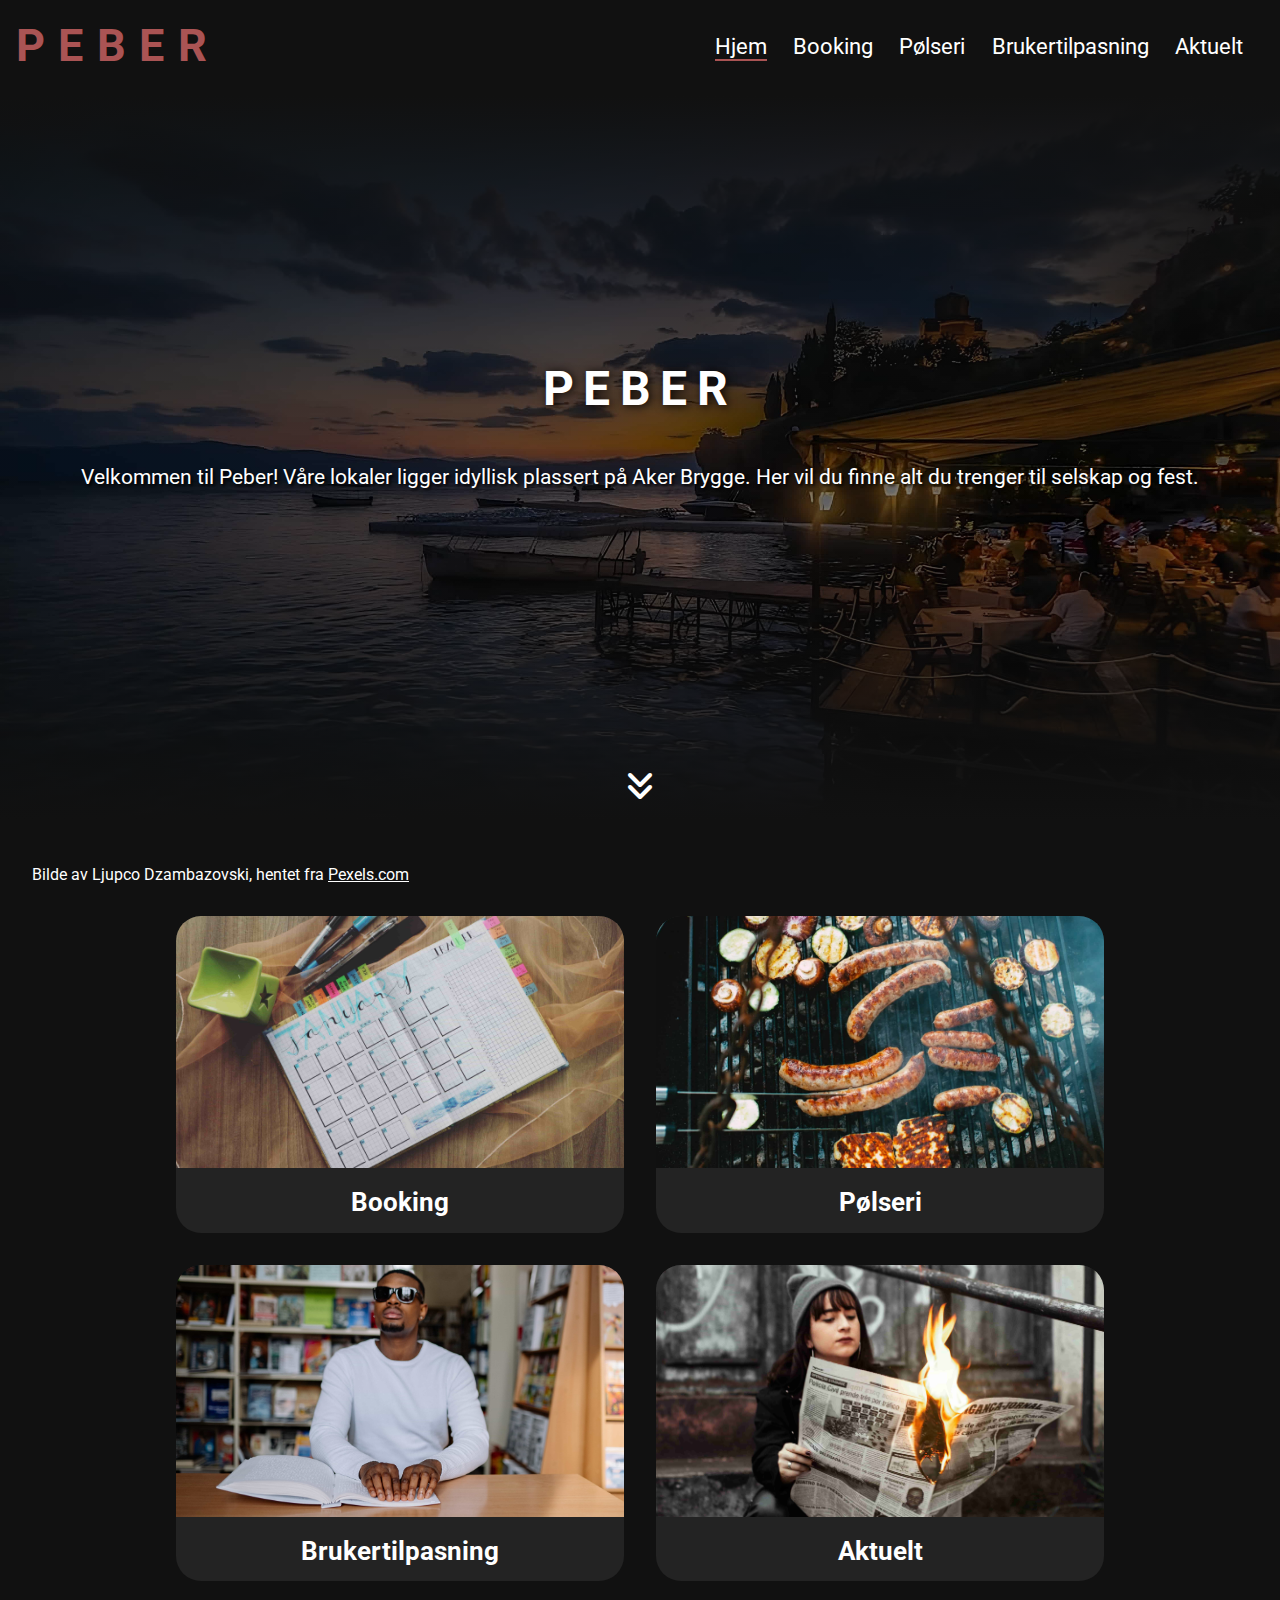
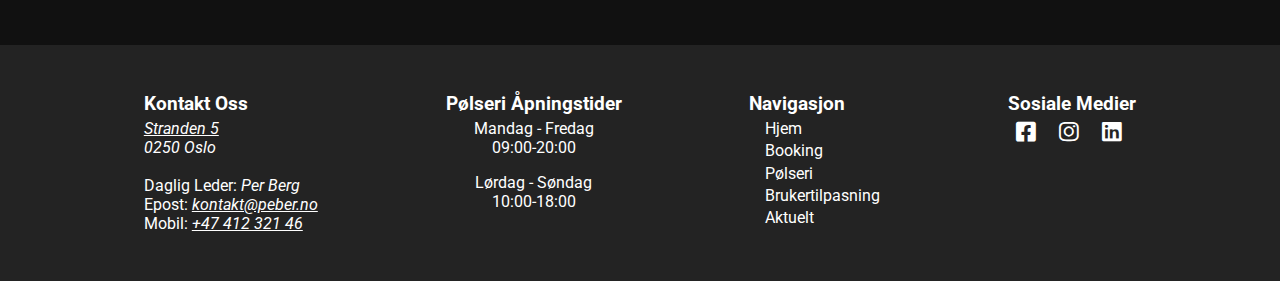
==== commit d5422a35: "Optimalisering - bilder, ikoner og fonter" ====
--- a/index.html
+++ b/index.html
@@ -51,8 +51,8 @@
               hovedinnholdet</span></i></a>
       </div>
       <p class="imageCredits">
-        Bilde av Ole Bole, hentet fra
-        <a href="https://pexels.com" target="_blank">Pexels.com</a>
+        Bilde av Ljupco Dzambazovski, hentet fra
+        <a href="https://www.pexels.com/photo/people-in-a-restaurant-beside-body-of-water-1346132/" target="_blank">Pexels.com</a>
       </p>
     </div>
     <div class="homepageButtonContainer">
@@ -61,10 +61,10 @@
           <a href="./Pages/booking.html">
             <picture>
               <source media="(min-width:671px)" srcset="
-                    ./Assets/Images/Placeholders/BookingPlaceholder/pexels-bich-tran-760710.jpg
+                    ./Assets/Images/Booking/MainImage/Compressed_BookingMainImage.jpg
                   " />
-              <img src="./Assets/Images/Placeholders/BookingPlaceholder/pexels-bich-tran-760710-small.jpg"
-                alt="Bilde av en kalenderbok med notater" />
+              <img src="./Assets/Images/Booking/MainImage/SMALL_Compressed_BookingMainImage.jpg"
+                alt="En kalenderbok ligger på et bord med noen penner rundt seg" />
             </picture>
           </a>
         </div>
@@ -75,10 +75,10 @@
           <a href="./Pages/polseri.html">
             <picture>
               <source media="(min-width:671px)" srcset="
-                    ./Assets/Images/Placeholders/PolseriPlaceholder/pexels-markus-spiske-4682723.jpg
+                    ./Assets/Images/Polseri/Compressed_PolseriMainImage.jpg
                   " />
-              <img src="./Assets/Images/Placeholders/PolseriPlaceholder/pexels-markus-spiske-4682723-small.jpg"
-                alt="Bilde av pølser på grill" />
+              <img src="./Assets/Images/Polseri/SMALL_Compressed_PolseriMainImage.jpg"
+                alt="Pølser ligger på en grill" />
             </picture>
           </a>
         </div>
@@ -89,10 +89,10 @@
           <a href="./Pages/Accessibility.html">
             <picture>
               <source media="(min-width:671px)" srcset="
-                    ./Assets/Images/Placeholders/UsertestingPlaceholder/pexels-yan-krukov-7695431.jpg
+                    ./Assets/Images/Accessibility/MainImage/Compressed_AccessibilityMainImage.jpg
                   " />
-              <img src="./Assets/Images/Placeholders/UsertestingPlaceholder/pexels-yan-krukov-7695431-small.jpg"
-                alt="Person som leser Braille" />
+              <img src="./Assets/Images/Accessibility/MainImage/SMALL_Compressed_AccessibilityMainImage.jpg"
+                alt="En blind person sitter i et bibliotek og leser Braille i en bok" />
             </picture>
           </a>
         </div>
@@ -103,10 +103,10 @@
           <a href="./Pages/Topical.html">
             <picture>
               <source media="(min-width:671px)" srcset="
-                    ./Assets/Images/Placeholders/TopicPlaceholder/pexels-produtora-midtrack-3422053.jpg
+                    ./Assets/Images/Topical/MainImage/Compressed_TopicalMainImage.jpg
                   " />
-              <img src="./Assets/Images/Placeholders/TopicPlaceholder/pexels-produtora-midtrack-3422053-small.jpg"
-                alt="En avis som brenner" />
+              <img src="./Assets/Images/Topical/MainImage/SMALL_Compressed_TopicalMainImage.jpg"
+                alt="En  dame leser en avis som brenner" />
             </picture>
           </a>
         </div>
--- a/CSS/styles.css
+++ b/CSS/styles.css
@@ -1,6 +1,8 @@
-@import url("https://fonts.googleapis.com/css2?family=Roboto:ital,wght@0,100;0,300;0,400;0,500;0,700;0,900;1,100;1,300;1,400;1,500;1,700;1,900&display=swap");
-
 /* #region MASTER STYLES  */
+
+/* Import av Roboto fonten fra Google Fonts */
+@import url('https://fonts.googleapis.com/css2?family=Roboto:wght@300;400;700&display=swap');
+
 :root {
   /* Variabler med alle fargene vi bruker på nettsiden*/
   --backgroundColor: #111;
@@ -291,7 +293,7 @@
 .homepageImg {
   /* Legger til bakgrunnsbildet på hovedtittelen */
   background-image: var(--mainImgGradiant),
-    url(../Assets/Images/Placeholders/placeholderImage1.jpeg);
+    url(../Assets/Images/Homepage/Compressed_Homepage_MainImage.jpeg);
 
   background-position: right;
 }
@@ -362,7 +364,7 @@
 .bookingImg {
   /* Legger til hovedbildet for denne siden */
   background-image: var(--mainImgGradiant),
-    url(../Assets/Images/Placeholders/BookingPlaceholder/pexels-bich-tran-760710.jpg);
+    url(../Assets/Images/Booking/MainImage/Compressed_BookingMainImage.jpg);
 }
 
 /* Setter informasjon og bilde/skjema ved siden av hverandre */
@@ -464,7 +466,7 @@
 .polseriImg {
   /* Legger til hovedbildet for denne siden */
   background-image: var(--mainImgGradiant),
-    url(../Assets/Images/Placeholders/PolseriPlaceholder/pexels-markus-spiske-4682723.jpg);
+    url(../Assets/Images/Polseri/Compressed_PolseriMainImage.jpg);
 }
 
 .polseriOpeningHours {
@@ -552,7 +554,7 @@
 .accessibilityImg {
   /* Legger til hovedbildet for denne siden */
   background-image: var(--mainImgGradiant),
-    url(../Assets/Images/Placeholders/UsertestingPlaceholder/pexels-yan-krukov-7695431.jpg);
+    url(../Assets/Images/Accessibility/MainImage/Compressed_AccessibilityMainImage.jpg);
 }
 
 /* Setter størrelse og sentrerer tekstboksen */
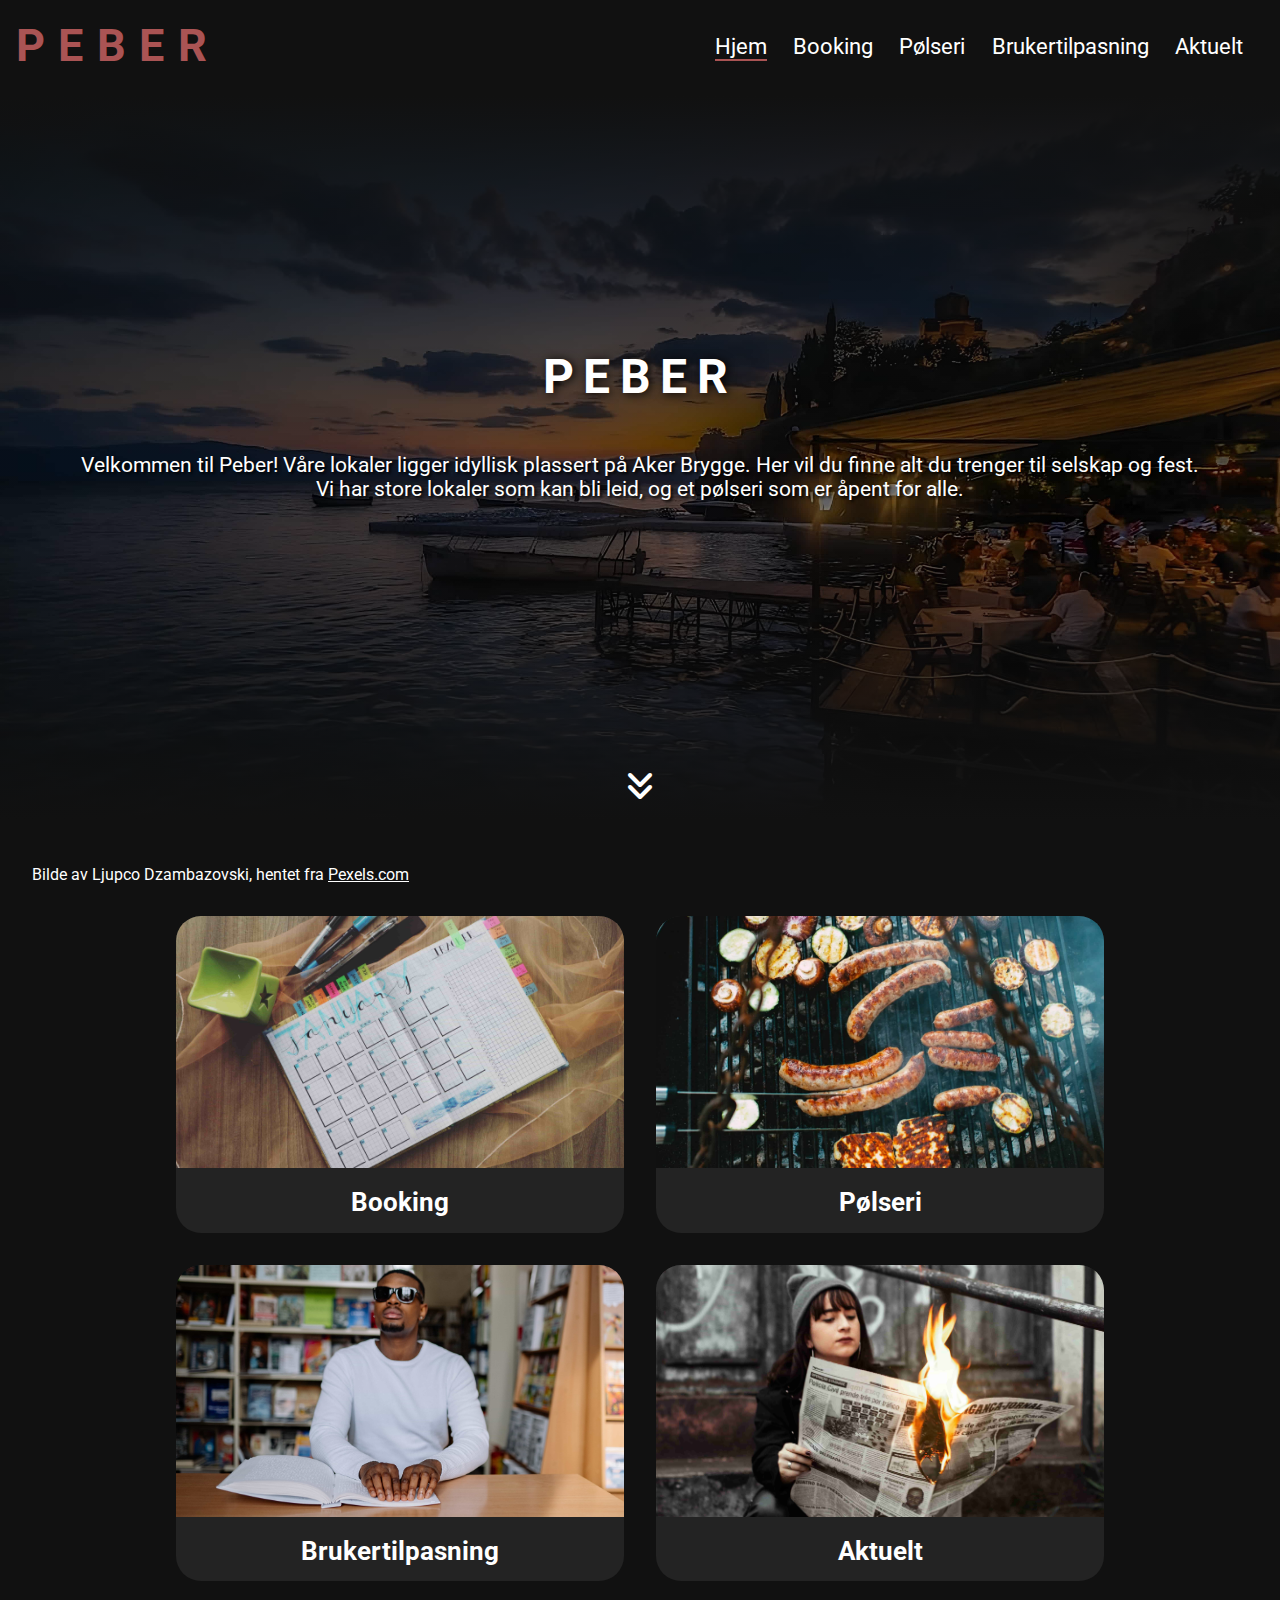
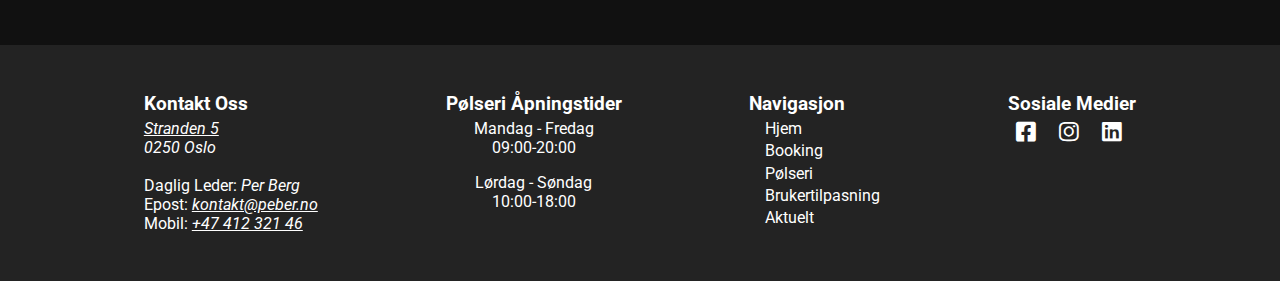
==== commit 5089ef37: "La til kilde på hovedside-bildene" ====
--- a/index.html
+++ b/index.html
@@ -7,10 +7,16 @@
   <meta name="viewport" content="width=device-width, initial-scale=1.0" />
   <title>Peber - Lokaler til alle slags arrangementer</title>
   <link rel="icon" href="./Assets/Images/Favicon/favicon2.ico" />
+
+  <!-- Vårt eget stylesheet -->
   <link rel="stylesheet" href="./CSS/styles.css" />
+
+  <!-- Import av fontawesom ikonene vi bruker (https://fontawesome.com/) -->
   <link rel="stylesheet" href="./Assets/Icons/fontawesome-free-6.2.0-web/css/fontawesome.css" />
   <link rel="stylesheet" href="./Assets/Icons/fontawesome-free-6.2.0-web/css/brands.css" />
   <link rel="stylesheet" href="./Assets/Icons/fontawesome-free-6.2.0-web/css/solid.css" />
+
+  <!-- Link til våre javascript funksjoner -->
   <script src="./JavaScripts/mobileHeaderButton.js"></script>
 </head>
 
@@ -20,9 +26,11 @@
       <div class="desktopHeader">
         <h1><a href="./index.html">Peber</a></h1>
         <nav class="topNav">
+          <!-- Denne første linken er bare vist på mobil -->
           <a href="javascript:void(0);" class="icon" onclick="mobileMenuButton()"><i class="fa-solid fa-bars">
               <span class="hide-text">Knapp som åpner navigasjonsmenyen</span>
             </i></a>
+          <!-- Disse linkene er gjemt på mobil, men vist på stor-skjerm -->
           <a href="./index.html" class="activePage">Hjem</a>
           <a href="./Pages/booking.html">Booking</a>
           <a href="./Pages/polseri.html">Pølseri</a>
@@ -30,6 +38,7 @@
           <a href="./Pages/Topical.html">Aktuelt</a>
         </nav>
       </div>
+      <!-- Disse knappene er gjemt på stor-skjerm, men vist på mobil -->
       <nav class="mobileNav" id="theMobileNav">
         <a href="./index.html" class="activePage">Hjem</a>
         <a href="./Pages/booking.html">Booking</a>
@@ -38,12 +47,17 @@
         <a href="./Pages/Topical.html">Aktuelt</a>
       </nav>
     </header>
+
+    <!-- Hovedbildet for siden, med tittel og sideinformasjon -->
     <div class="mainImg homepageImg">
       <div class="pageInformation">
         <h1>Peber</h1>
         <p>
           Velkommen til Peber! Våre lokaler ligger idyllisk plassert på Aker Brygge. Her vil du finne alt du trenger til
           selskap og fest.
+        </p>
+        <p>
+          Vi har store lokaler som kan bli leid, og et pølseri som er åpent for alle.
         </p>
       </div>
       <div class="arrowDown">
@@ -55,11 +69,14 @@
         <a href="https://www.pexels.com/photo/people-in-a-restaurant-beside-body-of-water-1346132/" target="_blank">Pexels.com</a>
       </p>
     </div>
+
+    <!-- Store navigasjon-knapper -->
     <div class="homepageButtonContainer">
       <div class="homepageButton homepageButton1" id="main">
         <div>
           <a href="./Pages/booking.html">
             <picture>
+              <!-- Bilde av Bich Tran fra Pexels: https://www.pexels.com/photo/photo-of-planner-and-writing-materials-760710/ -->
               <source media="(min-width:671px)" srcset="
                     ./Assets/Images/Booking/MainImage/Compressed_BookingMainImage.jpg
                   " />
@@ -74,6 +91,7 @@
         <div>
           <a href="./Pages/polseri.html">
             <picture>
+              <!-- Bilde av Markus Spiske fra Pexels: https://www.pexels.com/nb-no/bilde/polser-matlaging-kjott-fugleperspektiv-4682723/ -->
               <source media="(min-width:671px)" srcset="
                     ./Assets/Images/Polseri/Compressed_PolseriMainImage.jpg
                   " />
@@ -88,6 +106,7 @@
         <div>
           <a href="./Pages/Accessibility.html">
             <picture>
+              <!-- Bilde av Yan Krukov fra Pexels: https://www.pexels.com/nb-no/bilde/bok-papir-lese-bibliotek-7695431/ -->
               <source media="(min-width:671px)" srcset="
                     ./Assets/Images/Accessibility/MainImage/Compressed_AccessibilityMainImage.jpg
                   " />
@@ -102,6 +121,7 @@
         <div>
           <a href="./Pages/Topical.html">
             <picture>
+              <!-- Bilde av Produtora Midtrack fra Pexels: https://www.pexels.com/photo/woman-holding-newspaper-while-burning-3422053/ -->
               <source media="(min-width:671px)" srcset="
                     ./Assets/Images/Topical/MainImage/Compressed_TopicalMainImage.jpg
                   " />
@@ -113,6 +133,8 @@
         <h2><a href="./Pages/Topical.html">Aktuelt</a></h2>
       </div>
     </div>
+
+    <!-- Starten på footeren -->
     <footer>
       <div class="contactInfo">
         <h3>Kontakt Oss</h3>
--- a/CSS/styles.css
+++ b/CSS/styles.css
@@ -53,6 +53,9 @@
   text-indent: -9999px;
 }
 /* #endregion Master Styles */
+
+
+
 
 /* #region HEADER */
 header {
@@ -141,6 +144,9 @@
   margin-left: 1em;
 }
 /* #endregion Header */
+
+
+
 
 /* #region TITLE & IMAGE */
 .mainImg {
@@ -212,6 +218,9 @@
 
 /* #endregion title & image */
 
+
+
+
 /* #region FOOTER */
 /* Oppsett og styling av hele footeren */
 footer {
@@ -288,6 +297,9 @@
   color: #0077b5;
 }
 /* #endregion Footer */
+
+
+
 
 /* #region HOMEPAGE*/
 .homepageImg {
@@ -359,6 +371,9 @@
 }
 
 /* #endregion homepage*/
+
+
+
 
 /* #region BOOKING */
 .bookingImg {
@@ -462,6 +477,9 @@
 
 /* #endregion booking */
 
+
+
+
 /* #region PØLSERI */
 .polseriImg {
   /* Legger til hovedbildet for denne siden */
@@ -506,6 +524,10 @@
 }
 
 .menuOverview h2 {
+  text-align: center;
+}
+
+.menuOverview > p {
   text-align: center;
 }
 
@@ -550,11 +572,15 @@
 }
 /* #endregion pølseri */
 
+
+
+
 /* #region ACCESSIBILITY */
 .accessibilityImg {
   /* Legger til hovedbildet for denne siden */
   background-image: var(--mainImgGradiant),
     url(../Assets/Images/Accessibility/MainImage/Compressed_AccessibilityMainImage.jpg);
+    background-position: bottom;
 }
 
 /* Setter størrelse og sentrerer tekstboksen */
@@ -649,6 +675,9 @@
   }
 }
 /* #endregion accessibility */
+
+
+
 
 /* #region TOPICAL */
 .topicalPage {
